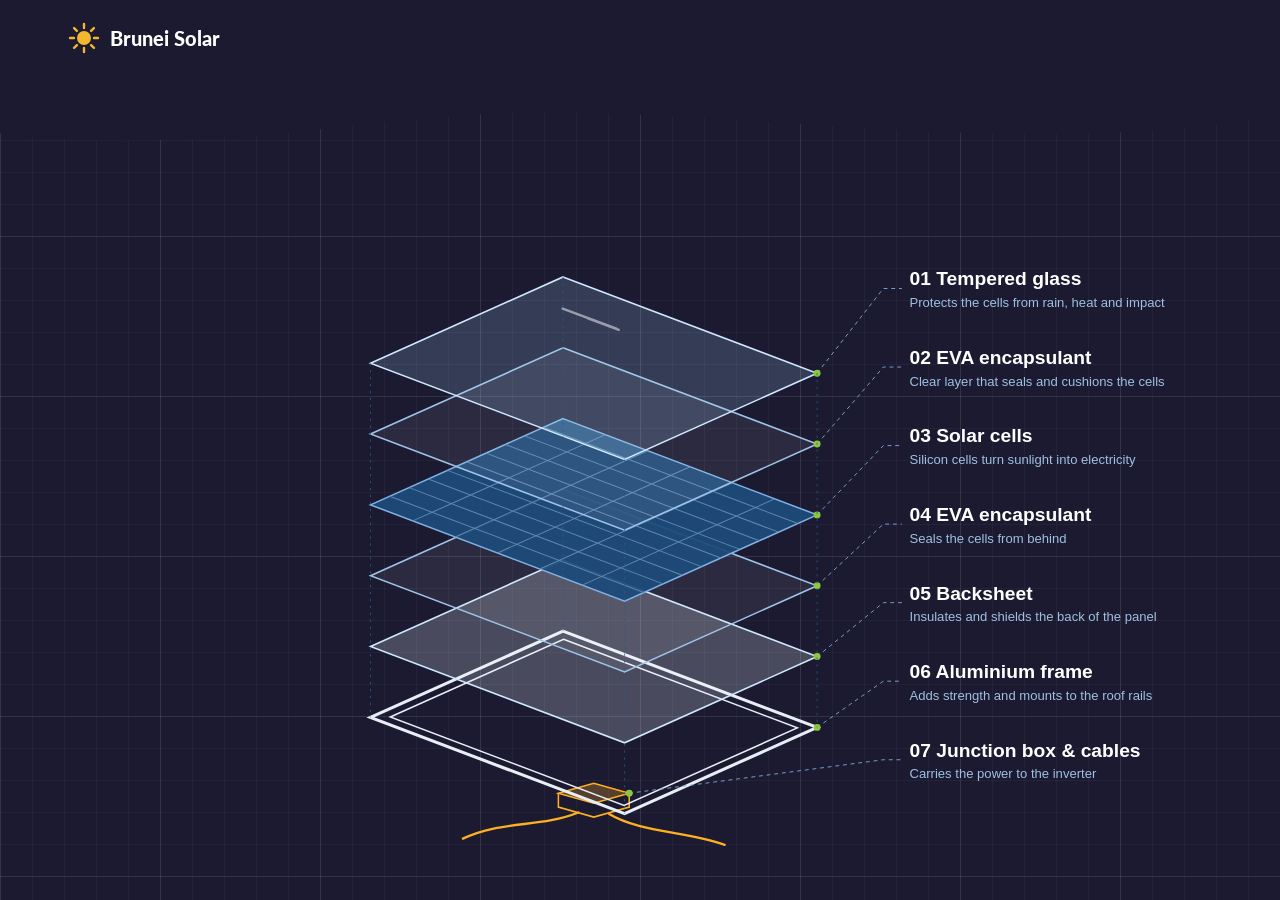
==== index.html @ b1deaea3 "Call-to-action: neutral contained box instead of green band Co-Authored-By: Claude Opus 5.5 <noreply" ====
<!doctype html>
<html lang="en">
<head>
  <meta charset="utf-8">
  <meta name="viewport" content="width=device-width, initial-scale=1">
  <link rel="icon" href="favicon.svg" type="image/svg+xml">
  <title>Brunei Solar — Your trusted local solar installer in Brunei</title>
  <meta name="description" content="Rooftop solar and battery systems for homes, businesses, institutions and remote sites across Brunei Darussalam.">
  <link rel="preconnect" href="https://fonts.googleapis.com">
  <link rel="preconnect" href="https://fonts.gstatic.com" crossorigin>
  <link href="https://fonts.googleapis.com/css2?family=Lato:wght@300;400;700;900&display=swap" rel="stylesheet">
  <link rel="stylesheet" href="assets/style.css?v=15">
</head>
<body class="home">

<header class="site-header">
  <div class="wrap bar">
    <a href="index.html" class="brand" aria-label="Brunei Solar home">
      <svg viewBox="0 0 32 32" aria-hidden="true"><circle cx="16" cy="16" r="7" fill="#F2B72E"/><g stroke="#F2B72E" stroke-width="2.4" stroke-linecap="round"><path d="M16 2v4M16 26v4M2 16h4M26 16h4M6.1 6.1l2.8 2.8M23.1 23.1l2.8 2.8M6.1 25.9l2.8-2.8M23.1 8.9l2.8-2.8"/></g></svg>
      <span>Brunei Solar</span>
    </a>
    <nav class="nav" id="nav">
      <a href="why.html">Why Brunei Solar</a>
      <div class="has-sub"><a href="how.html">How it works</a>
        <div class="sub"><a href="how.html">Our 5-step process</a><a href="blueprint.html">3D system blueprint</a></div></div>
      <div class="has-sub"><a href="residential.html">Residential</a>
        <div class="sub"><a href="residential.html">Home solar options</a><a href="savings.html">Savings estimator</a></div></div>
      <div class="has-sub"><a href="pilot.html">Pilot programme</a>
        <div class="sub"><a href="pilot.html">About the pilot</a><a href="dashboard.html">Pilot dashboard</a></div></div>
      <div class="has-sub cta"><a href="contact.html" class="btn btn-sm">Talk to our team</a>
        <div class="sub right"><a href="contact.html">Contact us</a><a href="contact.html#faq">FAQ</a></div></div>
    </nav>
    <button class="burger" id="burger" aria-label="Open menu" aria-expanded="false"><span></span><span></span><span></span></button>
  </div>
</header>

<main id="top">
  <h1 class="sr-only">Brunei Solar: rooftop solar and battery systems in Brunei</h1>
  <section class="slider" aria-roledescription="carousel" aria-label="Highlights" tabindex="0">
    <svg class="wave" viewBox="0 0 1440 90" preserveAspectRatio="none" aria-hidden="true"><path d="M0,0 H1440 V40 C1100,95 760,10 420,48 C240,68 100,70 0,58 Z"/></svg>
    <div class="slides">
      <div class="slide diagram" style="--img:url('/assets/exploded-panel.svg')" role="img" aria-roledescription="slide" aria-label="1 of 4: Exploded view of a solar panel: tempered glass, EVA, solar cells, EVA, backsheet, aluminium frame and junction box"></div>
      <div class="slide" style="--img:url('https://images.unsplash.com/photo-1635424709870-cdc6e64f0e20?auto=format&fit=crop&w=2400&q=80')" role="img" aria-roledescription="slide" aria-label="2 of 4: Two installers in safety harnesses fitting solar panels on a roof"></div>
      <div class="slide" style="--img:url('https://images.unsplash.com/photo-1705583855040-3c25b4a9eab9?auto=format&fit=crop&w=2400&q=80')" role="img" aria-roledescription="slide" aria-label="3 of 4: Omar Ali Saifuddien Mosque reflected in the lagoon, Bandar Seri Begawan"></div>
      <div class="slide" style="--img:url('https://images.unsplash.com/photo-1709808972516-cfcd9bc84c45?auto=format&fit=crop&w=2400&q=80')" role="img" aria-roledescription="slide" aria-label="4 of 4: Water taxi passing the stilt houses of Kampong Ayer, Brunei"></div>
    </div>
  </section>
</main>

<footer class="site-footer">
  <div class="wrap foot">
    <div>
      <a href="index.html" class="brand light"><svg viewBox="0 0 32 32" aria-hidden="true"><circle cx="16" cy="16" r="7" fill="#F2B72E"/><g stroke="#F2B72E" stroke-width="2.4" stroke-linecap="round"><path d="M16 2v4M16 26v4M2 16h4M26 16h4M6.1 6.1l2.8 2.8M23.1 23.1l2.8 2.8M6.1 25.9l2.8-2.8M23.1 8.9l2.8-2.8"/></g></svg><span>Brunei Solar</span></a>
      <p>Rooftop solar and battery systems for Brunei Darussalam.</p>
    </div>
    <div class="foot-cols">
      <div><h4>Company</h4><a href="why.html">Why Brunei Solar</a><a href="how.html">How it works</a><a href="blueprint.html">3D blueprint</a></div>
      <div><h4>Solar</h4><a href="residential.html">Residential</a><a href="savings.html">Savings</a><a href="pilot.html">Pilot programme</a><a href="dashboard.html">Pilot dashboard</a></div>
      <div><h4>Talk to us</h4><a href="contact.html">Contact us</a><a href="contact.html#faq">FAQ</a></div>
    </div>
  </div>
  <div class="wrap foot-bottom">
    <span>© <span id="yr">2026</span> Brunei Solar (working name). Company registration in progress.</span>
    <span>Savings figures and prices are estimates, not guarantees. Photos: Unsplash (Brunei scenes and international solar installations).</span>
  </div>
</footer>

<script src="assets/main.js?v=10"></script>
</body>
</html>
---- assets/style.css ----
/* ---------- tokens ---------- */
:root {
  --navy: #1B1A31;
  --navy-2: #26244A;
  --lime: #8DC63F;
  --lime-dark: #6FA52A;
  --ink: #1B1A31;
  --ink-2: #3A3950;
  --muted: #6B6A80;
  --line: #E4E4EC;
  --bg: #FFFFFF;
  --bg-alt: #F5F6F8;
  --green: #5E9B22;        /* accent used for links/text on light backgrounds */
  --green-dark: #457619;
  --sun: #F2B72E;
  --radius: 6px;
  --shadow: 0 1px 2px rgba(27,26,49,.05), 0 10px 30px rgba(27,26,49,.07);
  --head: "Lato", system-ui, sans-serif;
  --body: "Lato", system-ui, sans-serif;
}

/* ---------- base ---------- */
* { box-sizing: border-box; }
[hidden] { display: none !important; }
html { scroll-behavior: smooth; scroll-padding-top: 84px; }
body { margin: 0; font: 400 17px/1.65 var(--body); color: var(--ink-2); background: var(--bg); }
h1, h2, h3, h4 { font-family: var(--head); color: var(--ink); line-height: 1.2; margin: 0 0 .5em; }
h1 { font-size: clamp(2.2rem, 4.4vw, 3.4rem); font-weight: 900; letter-spacing: -.01em; }
h2 { font-size: clamp(1.8rem, 3vw, 2.5rem); font-weight: 900; letter-spacing: -.01em; }
h3 { font-size: 1.2rem; font-weight: 700; }
p { margin: 0 0 1em; }
a { color: var(--green); }
img { max-width: 100%; }
.wrap { max-width: 1200px; margin: 0 auto; padding-inline: 28px; }
.muted { color: var(--muted); }
.kicker { font-weight: 700; color: var(--lime-dark); font-size: .85rem; letter-spacing: .12em; text-transform: uppercase; margin-bottom: 10px; }
.kicker.light { color: var(--lime); }
.fine { font-size: .82rem; color: var(--muted); line-height: 1.55; }

/* ---------- buttons ---------- */
.btn { display: inline-flex; align-items: center; justify-content: center; gap: 8px; background: var(--lime); color: #fff; font: 700 .95rem var(--body); letter-spacing: .02em; padding: 16px 30px; border-radius: 4px; text-decoration: none; border: 2px solid var(--lime); cursor: pointer; transition: background .2s, border-color .2s, color .2s, transform .2s; }
.btn:hover { background: var(--lime-dark); border-color: var(--lime-dark); }
.btn-outline { background: transparent; color: #fff; border-color: rgba(255,255,255,.8); }
.btn-outline:hover { background: #fff; color: var(--navy); border-color: #fff; }
.btn-sm { padding: 10px 18px; font-size: .9rem; }
.btn-block { width: 100%; }

/* ---------- header ---------- */
.site-header { position: sticky; top: 0; z-index: 30; background: var(--navy); }
.bar { display: flex; align-items: center; justify-content: space-between; height: 76px; }
.brand { display: inline-flex; align-items: center; gap: 10px; font: 900 1.25rem var(--head); color: #fff; text-decoration: none; }
.brand svg { width: 32px; height: 32px; }
.nav { display: flex; align-items: center; gap: 4px; }
.nav > a, .has-sub > a:not(.btn) { color: #E7E6F2; text-decoration: none; font-weight: 700; font-size: .95rem; padding: 10px 13px; border-radius: 4px; white-space: nowrap; }
.nav > a:hover, .has-sub > a:not(.btn):hover { color: var(--lime); }
.nav a.active { color: var(--lime); }
.has-sub { position: relative; }
.has-sub > a:not(.btn)::after { content: ""; display: inline-block; width: 6px; height: 6px; border-right: 2px solid currentColor; border-bottom: 2px solid currentColor; transform: rotate(45deg); margin: 0 0 3px 8px; opacity: .7; }
.has-sub.cta { margin-left: 10px; }
.has-sub.cta .btn::after { content: ""; display: inline-block; width: 6px; height: 6px; border-right: 2px solid #fff; border-bottom: 2px solid #fff; transform: rotate(45deg); margin: 0 0 3px 2px; }
.sub { position: absolute; top: 100%; left: 0; min-width: 210px; background: #fff; border-radius: 6px; box-shadow: 0 16px 40px rgba(27,26,49,.22); padding: 8px; opacity: 0; visibility: hidden; transform: translateY(8px); transition: opacity .18s, transform .18s, visibility .18s; }
.sub.right { left: auto; right: 0; }
.has-sub:hover .sub, .has-sub:focus-within .sub { opacity: 1; visibility: visible; transform: translateY(4px); }
.sub a { display: block; color: var(--ink); text-decoration: none; font-weight: 700; font-size: .92rem; padding: 10px 12px; border-radius: 4px; }
.sub a:hover { background: var(--bg-alt); color: var(--lime-dark); }
.burger { display: none; background: none; border: 0; padding: 8px; cursor: pointer; }
.burger span { display: block; width: 24px; height: 2px; background: #fff; margin: 5px 0; border-radius: 2px; }

/* ---------- hero ---------- */
.hero { position: relative; min-height: min(78vh, 720px); display: flex; align-items: center; color: #fff; background: linear-gradient(90deg, rgba(27,26,49,.82) 0%, rgba(27,26,49,.55) 45%, rgba(27,26,49,.15) 100%), var(--hero-img) 75% 30% / cover, var(--navy); padding: 140px 0 110px; }
.hero .wave { position: absolute; top: -1px; left: 0; width: 100%; height: 90px; fill: var(--navy); }
.hero-inner { position: relative; max-width: 1200px; }
.hero h1 { color: #fff; max-width: 680px; }
.lede { font-size: 1.2rem; font-weight: 300; max-width: 600px; color: #EDEDF5; }
.lede strong { font-weight: 700; color: #fff; }
.cta-row { display: flex; gap: 14px; flex-wrap: wrap; margin-top: 34px; }

/* ---------- services (line icons) ---------- */
.services { padding: 80px 0 40px; }
.svc-grid { display: grid; grid-template-columns: repeat(4, 1fr); gap: 28px; }
.svc { text-align: center; text-decoration: none; padding: 20px 14px; border-radius: 8px; transition: background .2s, transform .2s; }
.svc:hover { background: var(--bg-alt); transform: translateY(-3px); }
.svc svg { width: 72px; height: 72px; fill: none; stroke: var(--ink); stroke-width: 2; stroke-linejoin: round; stroke-linecap: round; margin-bottom: 14px; }
.svc h3 { color: var(--lime-dark); font-size: 1.3rem; font-weight: 900; }
.svc p { color: var(--muted); font-size: .98rem; margin: 0; }

/* ---------- services: auto-moving photo strip ---------- */
.reel { background: #070B1A; padding: 64px 0 72px; overflow: hidden; }
.reel-track { display: flex; width: max-content; animation: reel 48s linear infinite; }
.reel:hover .reel-track, .reel:focus-within .reel-track { animation-play-state: paused; }
@keyframes reel { from { transform: translateX(-50%); } to { transform: translateX(0); } }
.reel-item { position: relative; flex: none; width: clamp(240px, 26vw, 360px); height: clamp(320px, 34vw, 460px); overflow: hidden; text-decoration: none; border-right: 2px solid #070B1A; }
.reel-item img { width: 100%; height: 100%; object-fit: cover; display: block; filter: saturate(.85); transition: transform .6s, filter .4s; }
.reel-item::after { content: ""; position: absolute; inset: 0; background: linear-gradient(to top, rgba(7,11,26,.85) 0%, rgba(7,11,26,.15) 45%, rgba(7,11,26,.05) 100%); }
.reel-item:hover img { transform: scale(1.06); filter: saturate(1.05); }
.reel-label { position: absolute; left: 22px; right: 22px; bottom: 22px; z-index: 1; color: #fff; }
.reel-label b { display: block; font-size: 1.15rem; font-weight: 900; letter-spacing: .04em; text-transform: uppercase; }
.reel-label em { display: block; font-style: normal; font-size: .9rem; color: #C9C8DA; max-height: 0; opacity: 0; overflow: hidden; transition: max-height .35s, opacity .35s, margin .35s; }
.reel-item:hover .reel-label em, .reel-item:focus .reel-label em { max-height: 60px; opacity: 1; margin-top: 6px; }
@media (prefers-reduced-motion: reduce) { .reel-track { animation-duration: 160s; } }

/* ---------- sections ---------- */
.section { padding: 96px 0; }
.section.alt { background: var(--bg-alt); }
.section-head { max-width: 720px; margin-bottom: 48px; }
.section-head.center { text-align: center; margin-inline: auto; }
.section-head p:not(.kicker) { color: var(--muted); font-size: 1.08rem; }

/* why */
.why-grid { display: grid; grid-template-columns: 1fr 1.1fr; gap: 64px; align-items: start; }
.lead2 { font-size: 1.12rem; color: var(--muted); }
.why-fig { margin: 16px 0 0; }
.why-photo { width: 100%; aspect-ratio: 4 / 3; object-fit: cover; border-radius: 8px; display: block; }
.why-fig figcaption { font-size: .82rem; color: var(--muted); margin-top: 8px; }
.reasons { list-style: none; margin: 0; padding: 0; display: grid; grid-template-columns: 1fr 1fr; gap: 28px 32px; }
.reasons li { display: flex; gap: 16px; align-items: flex-start; }
.reasons svg { width: 44px; height: 44px; flex: none; fill: none; stroke: var(--lime-dark); stroke-width: 1.6; stroke-linecap: round; stroke-linejoin: round; padding: 9px; background: #EEF6E3; border-radius: 50%; }
.reasons h3 { font-size: 1.08rem; margin-bottom: 4px; }
.reasons p { font-size: .95rem; color: var(--muted); margin: 0; }

/* stats band */
.band { background: linear-gradient(rgba(27,26,49,.86), rgba(27,26,49,.86)), var(--band-img, none) center / cover, var(--navy); color: #D9D8EA; padding: 64px 0; }
.stats { display: grid; grid-template-columns: repeat(4, 1fr); gap: 32px; }
.stats strong { display: block; font: 900 2.2rem var(--head); color: var(--lime); margin-bottom: 4px; }
.stats span { font-size: .95rem; line-height: 1.5; }

/* steps */
.steps { list-style: none; margin: 0 0 56px; padding: 0; display: grid; grid-template-columns: repeat(5, 1fr); gap: 22px; }
.steps li { background: #fff; border-radius: 8px; padding: 26px 22px; box-shadow: var(--shadow); position: relative; }
.steps span { display: grid; place-items: center; width: 44px; height: 44px; border-radius: 50%; background: var(--lime); color: #fff; font: 900 1.1rem var(--head); margin-bottom: 16px; }
.steps h3 { font-size: 1.08rem; }
.steps p { font-size: .95rem; color: var(--muted); margin: 0; }

/* blueprint feature */
.bp-feature { display: grid; grid-template-columns: 1fr 1fr; background: #0B2A4A; border-radius: 10px; overflow: hidden; color: #DCE9F7; }
.bp-text { padding: 48px; }
.bp-text h3 { color: #fff; font-size: 1.8rem; font-weight: 900; }
.bp-text p:not(.kicker) { color: #C9DDF2; }
.bp-visual { position: relative; display: block; background: linear-gradient(rgba(127,169,209,.12) 1px, transparent 1px) 0 0 / 24px 24px, linear-gradient(90deg, rgba(127,169,209,.12) 1px, transparent 1px) 0 0 / 24px 24px, #0E3459; }
.bp-visual svg { width: 100%; height: 100%; display: block; padding: 24px; }
.bp-visual .flow { animation: dash 1s linear infinite; }
@keyframes dash { to { stroke-dashoffset: -22; } }
.bp-visual .play { position: absolute; right: 20px; bottom: 20px; background: var(--lime); color: #fff; font-weight: 700; font-size: .9rem; padding: 8px 14px; border-radius: 4px; }
.bp-visual:hover .play { background: var(--lime-dark); }

/* residential */
.options { display: grid; grid-template-columns: repeat(3, 1fr); gap: 24px; align-items: stretch; }
.option { position: relative; background: #fff; border: 1px solid var(--line); border-radius: 10px; overflow: hidden; display: flex; flex-direction: column; transition: transform .2s, box-shadow .2s; }
.option:hover { transform: translateY(-4px); box-shadow: var(--shadow); }
.option.featured { border: 2px solid var(--lime); box-shadow: var(--shadow); }
.option > *:not(.opt-img):not(.badge) { margin-inline: 26px; }
.opt-img { width: 100%; aspect-ratio: 16 / 10; object-fit: cover; display: block; margin-bottom: 22px; }
.badge { position: absolute; top: 14px; left: 14px; background: var(--navy); color: #fff; font-size: .75rem; font-weight: 700; letter-spacing: .06em; text-transform: uppercase; padding: 5px 10px; border-radius: 4px; }
.option.featured .badge { background: var(--lime); }
.option h3 { font-size: 1.5rem; font-weight: 900; margin-bottom: 2px; }
.opt-sub { color: var(--lime-dark); font-weight: 700; font-size: .92rem; margin-bottom: 12px; }
.option > p:not(.opt-sub) { font-size: .97rem; color: var(--muted); }
.option dl { margin-top: auto !important; margin-bottom: 26px !important; border-top: 1px solid var(--line); padding-top: 14px; display: grid; gap: 2px; }
.option dt { font-size: .75rem; font-weight: 700; letter-spacing: .06em; text-transform: uppercase; color: var(--muted); margin-top: 8px; }
.option dd { margin: 0; font-size: .95rem; color: var(--ink); font-weight: 700; }
.chooser { margin-top: 48px; background: var(--navy); color: #fff; border-radius: 10px; padding: 32px 36px; }
.chooser h3 { color: #fff; font-size: 1.4rem; font-weight: 900; margin-bottom: 18px; }
.chooser-grid { display: grid; grid-template-columns: repeat(4, 1fr); gap: 14px; }
.chooser-grid div { background: var(--navy-2); border-radius: 8px; padding: 18px; display: flex; flex-direction: column; gap: 12px; justify-content: space-between; }
.chooser-grid span { font-style: italic; color: #D9D8EA; font-size: .95rem; }
.chooser-grid b { color: var(--lime); font-size: 1rem; }
.chooser-grid b::before { content: "→ "; }
.included { margin-top: 36px; }
.included h3 { font-size: 1.2rem; }
.included ul { list-style: none; padding: 0; margin: 0 0 14px; display: grid; grid-template-columns: repeat(3, 1fr); gap: 10px 24px; }
.included li { padding-left: 28px; position: relative; font-size: .97rem; }
.included li::before, .ticks li::before { content: ""; position: absolute; left: 4px; top: 8px; width: 11px; height: 6px; border-left: 2.5px solid var(--lime); border-bottom: 2.5px solid var(--lime); transform: rotate(-45deg); }

/* ---------- calculator ---------- */
.calc-grid { display: grid; grid-template-columns: 1.1fr 1fr; gap: 56px; align-items: start; }
.seg { display: inline-flex; background: #fff; border: 1px solid var(--line); border-radius: 6px; padding: 4px; margin: 10px 0 26px; }
.seg button { border: 0; background: none; font: 700 .95rem var(--body); color: var(--muted); padding: 9px 22px; border-radius: 4px; cursor: pointer; }
.seg button.on { background: var(--navy); color: #fff; }
.field { display: block; margin-bottom: 26px; }
.field > span { display: flex; justify-content: space-between; font-weight: 700; color: var(--ink); margin-bottom: 10px; }
.field b { color: var(--lime-dark); }
input[type=range] { width: 100%; accent-color: var(--lime-dark); }
.money { display: flex; align-items: center; border: 1px solid var(--line); border-radius: 6px; background: #fff; max-width: 200px; }
.money em { font-style: normal; padding: 0 10px 0 14px; color: var(--muted); }
.money input { border: 0; padding: 12px 12px 12px 0; font: 400 1rem var(--body); width: 100%; background: none; outline: none; }
.result { background: #fff; border: 1px solid var(--line); border-radius: 10px; padding: 30px; box-shadow: var(--shadow); }
.r-row { display: flex; justify-content: space-between; padding: 11px 0; border-bottom: 1px solid var(--line); font-size: .97rem; }
.r-row strong { color: var(--ink); }
.r-big { background: var(--navy); border-radius: 8px; padding: 18px 20px; margin: 14px 0; display: grid; grid-template-columns: 1fr auto; align-items: baseline; }
.r-big span { font-weight: 700; color: #D9D8EA; }
.r-big strong { font: 900 1.9rem var(--head); color: var(--lime); text-align: right; }
.r-big em { grid-column: 1 / -1; font-style: normal; font-size: .9rem; color: #C9C8DA; text-align: right; }
.result .btn { margin-top: 22px; }

/* ---------- pilot ---------- */
.pilot { background: linear-gradient(90deg, rgba(27,26,49,.9) 0%, rgba(27,26,49,.72) 50%, rgba(27,26,49,.35) 100%), var(--pilot-img) center / cover, var(--navy); color: #D9D8EA; }
.pilot h2 { color: #fff; }
.pilot-grid { display: grid; grid-template-columns: 1.15fr 1fr; gap: 56px; align-items: center; }
.ticks { list-style: none; padding: 0; margin: 0 0 30px; }
.ticks li { padding: 5px 0 5px 28px; position: relative; color: #fff; }
.pilot-slots { display: grid; grid-template-columns: 1fr 1fr; gap: 14px; }
.pilot-slots div { background: rgba(255,255,255,.06); border: 1px solid rgba(255,255,255,.14); border-radius: 8px; padding: 22px; }
.pilot-slots strong { display: block; font: 900 2.4rem var(--head); color: var(--lime); line-height: 1; margin-bottom: 6px; }
.dash-card { display: flex; align-items: center; gap: 16px; margin-top: 14px; background: #fff; border-radius: 8px; padding: 18px 20px; text-decoration: none; transition: transform .2s; }
.dash-card:hover { transform: translateY(-2px); }
.dash-card svg { width: 56px; height: 40px; flex: none; fill: none; stroke-width: 2; }
.dash-card strong { display: block; color: var(--ink); font-size: 1.1rem; }
.dash-card span { color: var(--muted); font-size: .92rem; }

/* ---------- contact + faq ---------- */
.contact-grid { display: grid; grid-template-columns: 1fr 1.6fr; gap: 40px; align-items: start; }
.contact-info { display: grid; gap: 14px; }
.contact-photo { width: 100%; aspect-ratio: 16 / 9; object-fit: cover; border-radius: 8px; display: block; }
.contact-info div { background: #fff; border-left: 4px solid var(--lime); border-radius: 6px; padding: 16px 20px; box-shadow: var(--shadow); }
.contact-info h3 { font-size: .8rem; letter-spacing: .08em; text-transform: uppercase; color: var(--muted); margin-bottom: 4px; }
.contact-info p { margin: 0; color: var(--ink); font-weight: 700; }
.form { background: #fff; border-radius: 10px; padding: 32px; box-shadow: var(--shadow); }
.form label { display: block; font-weight: 700; font-size: .9rem; color: var(--ink); margin-bottom: 16px; }
.form input, .form select, .form textarea { display: block; width: 100%; margin-top: 6px; padding: 13px 14px; border: 1px solid var(--line); border-radius: 4px; font: 400 1rem var(--body); color: var(--ink); background: var(--bg-alt); }
.form input:focus, .form select:focus, .form textarea:focus { outline: 2px solid var(--lime); border-color: transparent; }
.form .invalid { border-color: #C0392B; }
.row2 { display: grid; grid-template-columns: 1fr 1fr; gap: 16px; }
.form-note { margin: 14px 0 0; padding: 12px 14px; border-radius: 6px; background: #EEF6E3; color: var(--green-dark); font-size: .93rem; }
.faq { max-width: 860px; margin: 72px auto 0; }
.faq h3 { font-size: 1.6rem; font-weight: 900; text-align: center; margin-bottom: 20px; }
.faq details { background: #fff; border-radius: 6px; margin-bottom: 10px; box-shadow: 0 1px 2px rgba(27,26,49,.05); }
.faq summary { cursor: pointer; list-style: none; font-weight: 700; color: var(--ink); padding: 18px 54px 18px 22px; position: relative; }
.faq summary::-webkit-details-marker { display: none; }
.faq summary::after { content: "+"; position: absolute; right: 22px; top: 11px; font-size: 1.6rem; font-weight: 400; color: var(--lime-dark); }
.faq details[open] summary::after { content: "–"; }
.faq details p { color: var(--muted); padding: 0 22px 18px; margin: 0; }

/* ---------- footer ---------- */
.site-footer { background: var(--navy); color: #A9A8BE; padding: 64px 0 28px; font-size: .93rem; }
.foot { display: flex; justify-content: space-between; gap: 40px; flex-wrap: wrap; padding-bottom: 36px; border-bottom: 1px solid rgba(255,255,255,.1); }
.foot p { margin: 12px 0 0; max-width: 280px; }
.brand.light { color: #fff; }
.foot-cols { display: flex; gap: 64px; flex-wrap: wrap; }
.foot-cols h4 { color: #fff; font-size: .85rem; letter-spacing: .08em; text-transform: uppercase; margin-bottom: 12px; }
.foot-cols a { display: block; color: #C9C8DA; text-decoration: none; padding: 3px 0; }
.foot-cols a:hover { color: var(--lime); }
.foot-bottom { display: flex; justify-content: space-between; gap: 16px; flex-wrap: wrap; padding-top: 22px; font-size: .84rem; }

/* ---------- responsive ---------- */
@media (max-width: 1150px) {
  .nav { display: none; position: absolute; top: 76px; left: 0; right: 0; flex-direction: column; align-items: stretch; gap: 0; background: var(--navy); padding: 8px 20px 22px; border-top: 1px solid rgba(255,255,255,.08); max-height: calc(100vh - 76px); overflow: auto; }
  .nav.open { display: flex; }
  .nav > a, .has-sub > a:not(.btn) { padding: 13px 0; border-bottom: 1px solid rgba(255,255,255,.08); border-radius: 0; }
  .has-sub > a:not(.btn)::after, .has-sub.cta .btn::after { display: none; }
  .sub { position: static; opacity: 1; visibility: visible; transform: none; box-shadow: none; background: transparent; padding: 0 0 6px 16px; min-width: 0; }
  .sub a { color: #C9C8DA; font-weight: 400; padding: 8px 0; }
  .sub a:hover { background: none; }
  .has-sub.cta { margin: 14px 0 0; }
  .has-sub.cta .btn { width: 100%; }
  .burger { display: block; }
  .svc-grid, .stats, .chooser-grid { grid-template-columns: repeat(2, 1fr); }
  .steps { grid-template-columns: repeat(3, 1fr); }
  .options { grid-template-columns: 1fr; max-width: 560px; margin-inline: auto; }
}
@media (max-width: 860px) {
  .wrap { padding-inline: 20px; }
  .hero { padding: 120px 0 80px; min-height: 0; }
  .hero .wave { height: 50px; }
  .why-grid, .calc-grid, .pilot-grid, .contact-grid, .bp-feature { grid-template-columns: 1fr; gap: 36px; }
  .bp-text { padding: 32px 24px; }
  .bp-visual { min-height: 220px; }
  .section { padding: 64px 0; }
  .included ul { grid-template-columns: 1fr 1fr; }
}
@media (max-width: 560px) {
  .svc-grid, .stats, .chooser-grid, .steps, .reasons, .row2, .included ul { grid-template-columns: 1fr; }
  .result, .form, .chooser { padding: 22px; }
  .cta-row .btn { width: 100%; }
}

/* ---------- front-page slider ---------- */
.slider { position: relative; overflow: hidden; background: var(--navy); color: #fff; outline: none; }
.slider .wave { position: absolute; top: -1px; left: 0; width: 100%; height: 90px; fill: var(--navy); z-index: 3; }
.slides { display: flex; transition: transform .8s cubic-bezier(.65,0,.35,1); }
.slide { flex: 0 0 100%; min-height: min(86vh, 780px); display: flex; align-items: center; padding: 150px 0; background: linear-gradient(90deg, rgba(27,26,49,.85) 0%, rgba(27,26,49,.55) 48%, rgba(27,26,49,.12) 100%), var(--img) 72% 35% / cover; }
.slide-inner { width: 100%; }
.slide h1, .slide h2 { color: #fff; max-width: 700px; font-size: clamp(2.2rem, 4.6vw, 3.6rem); font-weight: 900; }
.slide .lede { max-width: 600px; }
.slide .kicker, .slide h1, .slide h2, .slide .lede, .slide .cta-row { opacity: 0; transform: translateX(40px); transition: opacity .6s, transform .6s; }
.slide.on .kicker, .slide.on h1, .slide.on h2, .slide.on .lede, .slide.on .cta-row { opacity: 1; transform: none; }
.slide.on h1, .slide.on h2 { transition-delay: .15s; }
.slide.on .lede { transition-delay: .3s; }
.slide.on .cta-row { transition-delay: .45s; }
.slider-ui { position: absolute; left: 0; right: 0; bottom: 36px; display: flex; align-items: center; justify-content: space-between; gap: 20px; z-index: 4; }
.count { font-weight: 300; color: #C9C8DA; letter-spacing: .08em; }
.count b { color: #fff; font-weight: 900; font-size: 1.2rem; }
.dots { display: flex; gap: 10px; }
.dots button { width: 34px; height: 4px; border: 0; padding: 0; background: rgba(255,255,255,.35); cursor: pointer; transition: background .3s, width .3s; }
.dots button.on { background: var(--lime); width: 56px; }
.arrows { display: flex; gap: 8px; }
.arrows button { width: 60px; height: 60px; border: 0; background: rgba(255,255,255,.12); cursor: pointer; display: grid; place-items: center; transition: background .2s; }
.arrows button.next { background: var(--lime); }
.arrows button:hover { background: var(--lime-dark); }
.arrows svg { width: 26px; height: 26px; fill: none; stroke: #fff; stroke-width: 2.2; stroke-linecap: round; stroke-linejoin: round; }
@media (prefers-reduced-motion: reduce) { .slides, .slide * { transition: none !important; } }

/* ---------- call-to-action band ---------- */
.cta-band { background: var(--lime); padding: 48px 0; }
.cta-band-inner { display: flex; align-items: center; justify-content: space-between; gap: 24px; flex-wrap: wrap; }
.cta-band h2 { color: #fff; font-size: clamp(1.6rem, 2.6vw, 2.1rem); margin-bottom: 4px; }
.cta-band p { color: #F3FAEA; margin: 0; }
.cta-band .btn { background: var(--navy); border-color: var(--navy); }
.cta-band .btn:hover { background: #000; border-color: #000; }

/* ---------- inner page heading ---------- */
.page-head { background: var(--navy); color: #D9D8EA; padding: 72px 0 64px; }
.page-head h1 { color: #fff; font-size: clamp(2.2rem, 4.4vw, 3.4rem); margin-bottom: 10px; }
.page-head p:not(.kicker) { max-width: 620px; font-size: 1.15rem; font-weight: 300; margin: 0; }
.page-head + .section { padding-top: 72px; }

/* ---------- why page: impact cards ---------- */
.impact { padding: 88px 0 100px; }
.impact-head { max-width: 640px; margin-bottom: 52px; }
.impact-head h1, .impact-head h2 { font-size: clamp(2.6rem, 5vw, 4rem); font-weight: 400; letter-spacing: -.035em; line-height: 1.05; }
.impact-head h2 { font-size: clamp(2.2rem, 4vw, 3.2rem); }
.impact-head p:not(.kicker) { color: var(--muted); font-size: 1.15rem; }
.impact-grid { display: grid; grid-template-columns: repeat(3, 1fr); gap: 40px; }
.impact-card { position: relative; aspect-ratio: 4 / 4.6; padding: 36px 34px; display: flex; flex-direction: column; color: #fff; overflow: hidden; background: #0A0A0F; isolation: isolate; }
.impact-card::before { content: ""; position: absolute; inset: 0; z-index: -2; background: var(--img) center / cover; filter: grayscale(1) brightness(.75); transition: transform .8s, filter .5s; }
.impact-card::after { content: ""; position: absolute; inset: 0; z-index: -1; background: linear-gradient(180deg, rgba(5,6,12,.92) 0%, rgba(5,6,12,.55) 45%, rgba(5,6,12,.88) 100%); }
.impact-card:hover::before { transform: scale(1.05); filter: grayscale(.2) brightness(.8); }
.impact-tag { display: inline-flex; align-items: center; gap: 8px; font-weight: 700; font-size: 1.05rem; color: #fff; margin-bottom: 22px; }
.impact-tag svg { width: 24px; height: 24px; fill: none; stroke: var(--lime); stroke-width: 1.8; stroke-linecap: round; stroke-linejoin: round; }
.impact-card h3 { color: #fff; font-size: clamp(1.8rem, 2.6vw, 2.5rem); font-weight: 400; letter-spacing: -.035em; line-height: 1.1; margin: 0; }
.impact-card p { margin: auto 0 0; color: #C9CAD6; font-size: .98rem; }

/* ---------- why page: wide link cards with arrow ---------- */
.person-grid { display: grid; grid-template-columns: repeat(3, 1fr); gap: 40px; }
.person-card { position: relative; display: flex; align-items: flex-end; justify-content: space-between; gap: 16px; aspect-ratio: 527 / 283; padding: 32px 38px; text-decoration: none; color: #fff; overflow: hidden; background: #0A0A0F; isolation: isolate; }
.person-card::before { content: ""; position: absolute; inset: 0; z-index: -2; background: var(--img) center / cover; filter: grayscale(1) brightness(.6); transition: transform .8s, filter .5s; }
.person-card::after { content: ""; position: absolute; inset: 0; z-index: -1; background: linear-gradient(0deg, rgba(5,6,12,.75), rgba(5,6,12,.15)); }
.person-card:hover::before { transform: scale(1.05); filter: grayscale(.3) brightness(.65); }
.person-card span { font-size: 1.05rem; line-height: 1.5; color: #E6E6EE; }
.person-card b { display: block; font-size: 1.2rem; color: #fff; }
.person-card .arrow { flex: none; width: 64px; height: 64px; background: var(--lime); display: grid; place-items: center; transition: background .2s, transform .2s; }
.person-card:hover .arrow { background: var(--lime-dark); transform: translateX(4px); }
.person-card .arrow svg { width: 24px; height: 24px; fill: none; stroke: #fff; stroke-width: 2; stroke-linecap: round; stroke-linejoin: round; }

/* pilot page: the dark pilot section acts as the page hero */
.pilot-page .pilot { padding-top: 110px; }

@media (max-width: 1150px) {
  .impact-grid, .person-grid { grid-template-columns: 1fr 1fr; gap: 24px; }
}
@media (max-width: 860px) {
  .slide { min-height: 0; padding: 110px 0 150px; }
  .slider .wave { height: 50px; }
  .arrows button { width: 50px; height: 50px; }
  .count { display: none; }
  .impact { padding: 56px 0 64px; }
}
@media (max-width: 560px) {
  .impact-grid, .person-grid { grid-template-columns: 1fr; }
  .impact-card { aspect-ratio: auto; min-height: 340px; }
  .slide .cta-row .btn { width: 100%; }
  .dots button { width: 22px; }
  .dots button.on { width: 36px; }
}

/* ---------- home: full-screen slider only ---------- */
body.home { overflow: hidden; }
body.home .site-footer { display: none; }
body.home .slider { height: calc(100vh - 76px); height: calc(100svh - 76px); cursor: pointer; }
body.home .slides, body.home .slide { height: 100%; }
body.home .slide { min-height: 0; padding: 0; }
body.home .slide h1, body.home .slide h2 { font-size: clamp(2.6rem, 6vw, 5rem); max-width: 900px; margin: 0; }
body.home .slide .kicker { font-size: .95rem; margin-bottom: 16px; }

/* home slides are pure pictures */
.sr-only { position: absolute; width: 1px; height: 1px; overflow: hidden; clip: rect(0 0 0 0); white-space: nowrap; }
body.home .slide { background: linear-gradient(0deg, rgba(10,10,25,.45) 0%, rgba(10,10,25,0) 22%), var(--img) center / cover; }
body.home .slide.diagram { background: var(--img) center 60% / contain no-repeat, linear-gradient(rgba(255,255,255,.07) 1px, transparent 1px) 0 0 / 160px 160px, linear-gradient(90deg, rgba(255,255,255,.07) 1px, transparent 1px) 0 0 / 160px 160px, linear-gradient(rgba(255,255,255,.035) 1px, transparent 1px) 0 0 / 32px 32px, linear-gradient(90deg, rgba(255,255,255,.035) 1px, transparent 1px) 0 0 / 32px 32px, var(--navy); background-origin: content-box, border-box, border-box, border-box, border-box; padding: 70px 24px 16px; }

/* home: only the logo at first; the menu animates in after the first click */
body.home .nav > *, body.home .burger { opacity: 0; transform: translateY(-14px); pointer-events: none; transition: opacity .45s ease, transform .45s ease; }
body.home.menu-open .nav > *, body.home.menu-open .burger { opacity: 1; transform: none; pointer-events: auto; }
body.home.menu-open .nav > *:nth-child(1) { transition-delay: .05s; }
body.home.menu-open .nav > *:nth-child(2) { transition-delay: .12s; }
body.home.menu-open .nav > *:nth-child(3) { transition-delay: .19s; }
body.home.menu-open .nav > *:nth-child(4) { transition-delay: .26s; }
body.home.menu-open .nav > *:nth-child(5) { transition-delay: .33s; }
body.home.menu-open .nav > *:nth-child(6) { transition-delay: .42s; }
body.home .brand { cursor: pointer; }
body.home:not(.menu-open) .brand svg { animation: sunPulse 2.4s ease-in-out infinite; }
@keyframes sunPulse { 0%, 100% { transform: scale(1) rotate(0); } 50% { transform: scale(1.12) rotate(20deg); } }
@media (max-width: 1150px) {
  /* on phones the burger button is what animates in; the menu itself opens from it as usual */
  body.home .nav > * { opacity: 1; transform: none; pointer-events: auto; }
}
@media (prefers-reduced-motion: reduce) { body.home .brand svg { animation: none !important; } }

/* home: header, wave and slides share one dark background */
body.home, body.home .site-header, body.home .slider { background-color: var(--navy); }

/* call-to-action as a contained box (no green band) */
.cta-band { background: transparent; padding: 0 0 88px; }
.cta-band-inner { background: var(--bg-alt); border: 1px solid var(--line); border-radius: 8px; padding: 40px 44px; }
.cta-band h2 { color: var(--ink); }
.cta-band p { color: var(--muted); }
.cta-band .btn { background: var(--navy); border-color: var(--navy); color: #fff; }
.cta-band .btn:hover { background: #000; border-color: #000; }
@media (max-width: 560px) { .cta-band-inner { padding: 28px 22px; } .cta-band .btn { width: 100%; } }
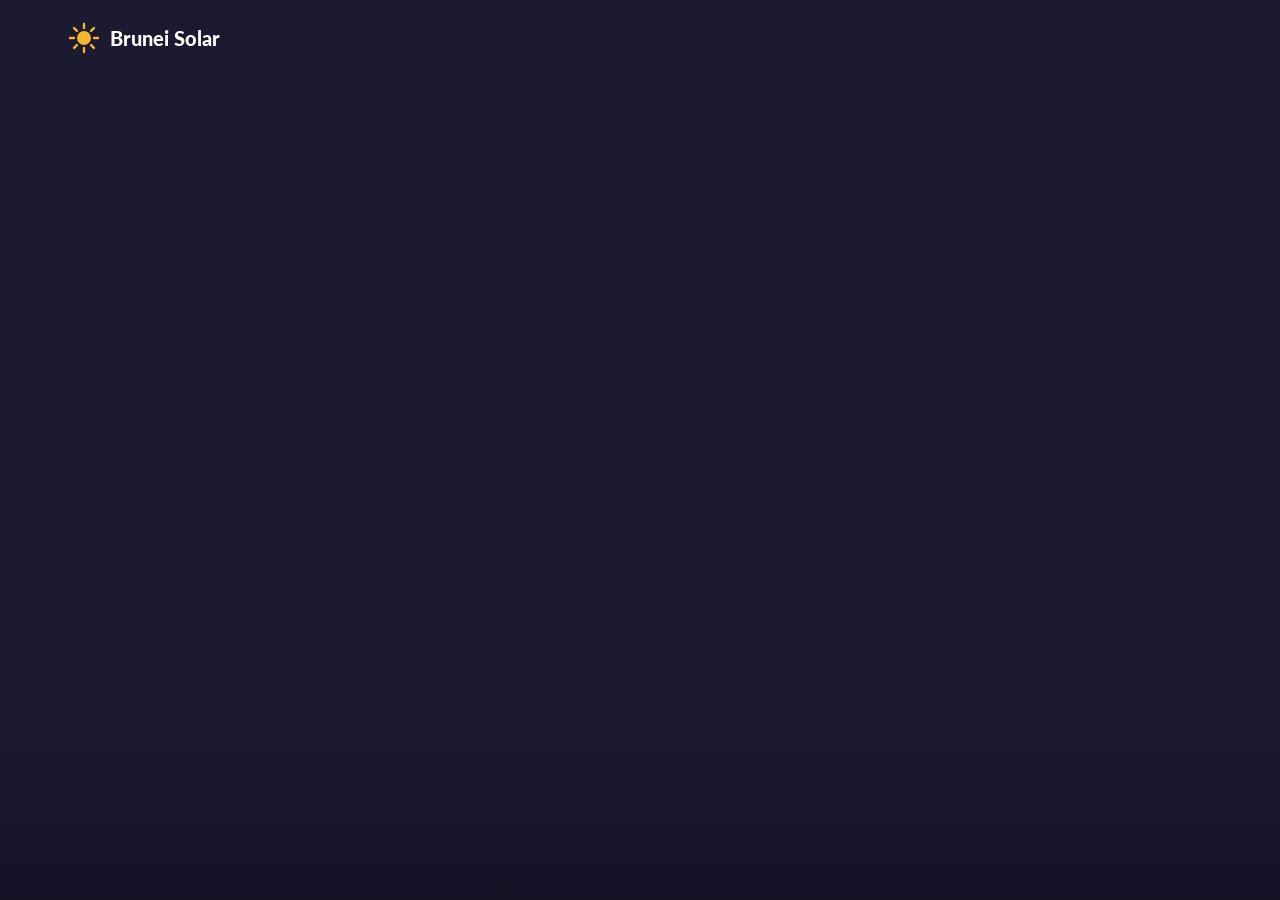
==== commit 9a29f50d: "Home: Omar Ali Saifuddien Mosque as the first slide Co-Authored-By: Claude Opus 5.5 <noreply@anthrop" ====
--- a/index.html
+++ b/index.html
@@ -9,7 +9,7 @@
   <link rel="preconnect" href="https://fonts.googleapis.com">
   <link rel="preconnect" href="https://fonts.gstatic.com" crossorigin>
   <link href="https://fonts.googleapis.com/css2?family=Lato:wght@300;400;700;900&display=swap" rel="stylesheet">
-  <link rel="stylesheet" href="assets/style.css?v=15">
+  <link rel="stylesheet" href="assets/style.css?v=26">
 </head>
 <body class="home">
 
@@ -39,9 +39,9 @@
   <section class="slider" aria-roledescription="carousel" aria-label="Highlights" tabindex="0">
     <svg class="wave" viewBox="0 0 1440 90" preserveAspectRatio="none" aria-hidden="true"><path d="M0,0 H1440 V40 C1100,95 760,10 420,48 C240,68 100,70 0,58 Z"/></svg>
     <div class="slides">
-      <div class="slide diagram" style="--img:url('/assets/exploded-panel.svg')" role="img" aria-roledescription="slide" aria-label="1 of 4: Exploded view of a solar panel: tempered glass, EVA, solar cells, EVA, backsheet, aluminium frame and junction box"></div>
-      <div class="slide" style="--img:url('https://images.unsplash.com/photo-1635424709870-cdc6e64f0e20?auto=format&fit=crop&w=2400&q=80')" role="img" aria-roledescription="slide" aria-label="2 of 4: Two installers in safety harnesses fitting solar panels on a roof"></div>
-      <div class="slide" style="--img:url('https://images.unsplash.com/photo-1705583855040-3c25b4a9eab9?auto=format&fit=crop&w=2400&q=80')" role="img" aria-roledescription="slide" aria-label="3 of 4: Omar Ali Saifuddien Mosque reflected in the lagoon, Bandar Seri Begawan"></div>
+      <div class="slide" style="--img:url('https://images.unsplash.com/photo-1705583855040-3c25b4a9eab9?auto=format&fit=crop&w=2400&q=80')" role="img" aria-roledescription="slide" aria-label="1 of 4: Omar Ali Saifuddien Mosque reflected in the lagoon, Bandar Seri Begawan"></div>
+      <div class="slide diagram" style="--img:url('/assets/exploded-panel.svg')" role="img" aria-roledescription="slide" aria-label="2 of 4: Exploded view of a solar panel: tempered glass, EVA, solar cells, EVA, backsheet, aluminium frame and junction box"></div>
+      <div class="slide" style="--img:url('https://images.unsplash.com/photo-1635424709870-cdc6e64f0e20?auto=format&fit=crop&w=2400&q=80')" role="img" aria-roledescription="slide" aria-label="3 of 4: Two installers in safety harnesses fitting solar panels on a roof"></div>
       <div class="slide" style="--img:url('https://images.unsplash.com/photo-1709808972516-cfcd9bc84c45?auto=format&fit=crop&w=2400&q=80')" role="img" aria-roledescription="slide" aria-label="4 of 4: Water taxi passing the stilt houses of Kampong Ayer, Brunei"></div>
     </div>
   </section>
--- a/assets/style.css
+++ b/assets/style.css
@@ -405,3 +405,217 @@
 .cta-band .btn { background: var(--navy); border-color: var(--navy); color: #fff; }
 .cta-band .btn:hover { background: #000; border-color: #000; }
 @media (max-width: 560px) { .cta-band-inner { padding: 28px 22px; } .cta-band .btn { width: 100%; } }
+
+/* ---------- why page: fact diagrams ---------- */
+.facts { display: grid; grid-template-columns: repeat(4, 1fr); gap: 28px; }
+.fact { margin: 0; }
+.fact svg { width: 100%; height: auto; display: block; margin-bottom: 14px; overflow: visible; }
+.fact text { font: 400 11px var(--body); fill: #A9A8BE; }
+.fact text.big { font: 900 22px var(--head); fill: #fff; }
+.fact text.mo { font-size: 9px; fill: #8A89A3; }
+.fact figcaption { font-size: .95rem; line-height: 1.5; color: #D9D8EA; }
+.fact figcaption strong { display: block; font: 900 1.7rem var(--head); color: var(--lime); margin-bottom: 4px; }
+.fact .pv rect { fill: rgba(42,106,168,.55); stroke: #CFE8FF; stroke-width: 1.5; }
+.fact .pv path { stroke: #7FB2E5; stroke-width: 1; fill: none; }
+.fact .arrow-line, .fact .arrow-head { stroke: var(--lime); stroke-width: 2; fill: none; stroke-linecap: round; stroke-linejoin: round; }
+.fact .axis, .fact .tick { stroke: rgba(255,255,255,.25); stroke-width: 1; }
+.fact .bar { fill: var(--lime); transform-box: fill-box; transform-origin: bottom; transform: scaleY(0); transition: transform .7s cubic-bezier(.2,.8,.2,1) var(--d); }
+.fact .track { fill: none; stroke: rgba(255,255,255,.12); stroke-width: 12; }
+.fact .arc { fill: none; stroke: var(--lime); stroke-width: 12; stroke-linecap: round; stroke-dasharray: 0 var(--len); transition: stroke-dasharray 1.4s cubic-bezier(.2,.8,.2,1); }
+.fact .seg { fill: rgba(255,255,255,.12); transition: fill .4s var(--d); }
+.fact .orbit, .fact .orbit-head { fill: none; stroke: #F2B72E; stroke-width: 2.5; stroke-linecap: round; stroke-linejoin: round; }
+.fact .spin { transform-origin: 130px 55px; animation: orbit 6s linear infinite; animation-play-state: paused; }
+@keyframes orbit { to { transform: rotate(360deg); } }
+.fact .track-bar { fill: rgba(255,255,255,.12); }
+.fact .fill-bar { fill: var(--lime); transform-box: fill-box; transform-origin: left; transform: scaleX(0); transition: transform 1.6s cubic-bezier(.2,.8,.2,1); }
+.fact .shield { fill: rgba(141,198,63,.18); stroke: var(--lime); stroke-width: 1.8; }
+.fact .shield-tick { fill: none; stroke: var(--lime); stroke-width: 2; stroke-linecap: round; stroke-linejoin: round; }
+.facts.in .bar { transform: scaleY(1); }
+.facts.in .arc { stroke-dasharray: var(--fill) var(--len); }
+.facts.in .seg { fill: var(--lime); }
+.facts.in .spin { animation-play-state: running; }
+.facts.in .fill-bar { transform: scaleX(1); }
+@media (prefers-reduced-motion: reduce) {
+  .fact .bar, .fact .arc, .fact .seg, .fact .fill-bar { transition: none; }
+  .fact .spin { animation: none; }
+}
+@media (max-width: 1150px) { .facts { grid-template-columns: 1fr 1fr; gap: 36px; } }
+@media (max-width: 560px) { .facts { grid-template-columns: 1fr; } }
+
+/* photo strip: pictures fill the whole strip, no dark gaps */
+.reel { padding: 0; }
+.reel-item { height: clamp(340px, 36vw, 500px); border-right-width: 1px; }
+
+/* ---------- photo strip: overlapping flip cards ---------- */
+.reel { padding: 26px 0; perspective: 1600px; }
+.reel-track { padding-left: 0; }  /* keeps the two halves equal so the loop stays seamless */
+.reel-item { border: 0; margin-left: -60px; position: relative; z-index: 1; border-radius: 10px; overflow: visible; transition: transform .35s ease, z-index 0s .35s; }
+.reel-item::after { content: none; }
+.reel-item:hover, .reel-item:focus, .reel-item.flipped { z-index: 5; transform: translateY(-10px); transition: transform .35s ease, z-index 0s; }
+.flip { position: relative; display: block; width: 100%; height: 100%; transform-style: preserve-3d; transition: transform .8s cubic-bezier(.3,.7,.2,1); }
+.reel-item:hover .flip, .reel-item:focus .flip, .reel-item.flipped .flip { transform: rotateY(180deg); }
+.face { position: absolute; inset: 0; border-radius: 10px; overflow: hidden; backface-visibility: hidden; -webkit-backface-visibility: hidden; box-shadow: -14px 0 28px rgba(0,0,0,.55); }
+.face.front img { width: 100%; height: 100%; object-fit: cover; display: block; filter: saturate(.9); }
+.face.front::after { content: ""; position: absolute; inset: 0; background: linear-gradient(to top, rgba(7,11,26,.85) 0%, rgba(7,11,26,.1) 45%, rgba(7,11,26,0) 100%); }
+.face.front .reel-label { z-index: 1; }
+.face.back { transform: rotateY(180deg); background: linear-gradient(160deg, var(--navy-2), var(--navy)); border: 1px solid rgba(141,198,63,.45); display: flex; flex-direction: column; justify-content: center; gap: 12px; padding: 32px 28px; color: #fff; }
+.face.back b { font-size: 1.35rem; font-weight: 900; letter-spacing: .03em; text-transform: uppercase; line-height: 1.2; }
+.face.back em { font-style: normal; color: #C9C8DA; font-size: 1rem; }
+.face.back .more { margin-top: 8px; color: var(--lime); font-weight: 700; font-size: .95rem; }
+.reel-item:hover img { transform: none; }
+@media (prefers-reduced-motion: reduce) { .flip { transition: none; } }
+
+/* ---------- why page: animated link cards ---------- */
+.person-card { opacity: 0; transform: translateY(40px); transition: opacity .7s ease, transform .7s cubic-bezier(.2,.8,.2,1); }
+.person-grid.in .person-card { opacity: 1; transform: none; }
+.person-grid.in .person-card:nth-child(2) { transition-delay: .15s; }
+.person-grid.in .person-card:nth-child(3) { transition-delay: .3s; }
+.person-card:hover::before { transform: scale(1.08); filter: grayscale(0) brightness(.75); }
+/* light sweep */
+.person-card > span:not(.sheen), .person-card .arrow { position: relative; z-index: 1; }
+.person-card .sheen { position: absolute; inset: 0; z-index: 0; pointer-events: none; background: linear-gradient(115deg, transparent 35%, rgba(255,255,255,.18) 50%, transparent 65%); transform: translateX(-120%); }
+.person-card:hover .sheen { transform: translateX(120%); transition: transform .9s ease; }
+/* growing underline under the title */
+.person-card b { position: relative; display: table; padding-bottom: 6px; margin-bottom: 4px; }
+.person-card b::after { content: ""; position: absolute; left: 0; bottom: 0; height: 3px; width: 0; background: var(--lime); transition: width .45s ease; }
+.person-card:hover b::after { width: 100%; }
+.person-card span { transition: transform .4s ease; }
+.person-card:hover > span:not(.sheen) { transform: translateY(-4px); }
+/* arrow leaves to the right and comes back from the left */
+.person-card .arrow { overflow: hidden; }
+.person-card:hover .arrow { transform: none; }
+.person-card:hover .arrow svg { animation: arrowLoop .7s ease forwards; }
+@keyframes arrowLoop { 0% { transform: translateX(0); } 45% { transform: translateX(46px); opacity: 0; } 46% { transform: translateX(-46px); opacity: 0; } 100% { transform: translateX(0); opacity: 1; } }
+@media (prefers-reduced-motion: reduce) {
+  .person-card { opacity: 1; transform: none; transition: none; }
+  .person-card .sheen, .person-card:hover .arrow svg { animation: none; transition: none; }
+}
+
+/* fact diagrams are driven by scroll position (main.js), so no CSS transitions */
+.fact .bar, .fact .arc, .fact .seg, .fact .fill-bar { transition: none !important; }
+.fact .spin { animation: none !important; transform-origin: 130px 55px; }
+
+/* ---------- how page: animated explainer video ---------- */
+.ex-section { padding-bottom: 24px; }
+.explainer { max-width: 980px; margin: 0 auto; }
+.ex-stage { position: relative; aspect-ratio: 16 / 9; border-radius: 12px; overflow: hidden; background: var(--navy); box-shadow: var(--shadow); }
+.ex-svg { width: 100%; height: 100%; display: block; }
+.ex-svg .scene { opacity: 0; transition: opacity .5s; }
+.ex-svg .scene.on { opacity: 1; }
+.ex-svg .pn { fill: url(#exPv); stroke: #CFE8FF; stroke-width: 1.2; opacity: 0; transform-box: fill-box; }
+.ex-stage[data-scene="s4"] .pn { animation: pnDrop .6s cubic-bezier(.3,1.4,.5,1) forwards; }
+.ex-stage[data-scene="s4"] .pn:nth-child(2) { animation-delay: .5s; }
+.ex-stage[data-scene="s4"] .pn:nth-child(3) { animation-delay: 1s; }
+.ex-stage[data-scene="s4"] .pn:nth-child(4) { animation-delay: 1.5s; }
+.ex-stage[data-scene="s5"] .pn, .ex-stage[data-scene="outro"] .pn { opacity: 1; }
+@keyframes pnDrop { from { opacity: 0; transform: translateY(-120px); } to { opacity: 1; transform: none; } }
+.ex-sun { transform-box: fill-box; transform-origin: center; }
+.ex-stage[data-scene="intro"] .ex-sun, .ex-stage[data-scene="s5"] .ex-sun { animation: sunGlow 2.4s ease-in-out infinite; }
+@keyframes sunGlow { 50% { transform: scale(1.12); } }
+.ex-win { transition: fill .6s; }
+.ex-stage[data-scene="s5"] .ex-win, .ex-stage[data-scene="outro"] .ex-win { fill: #F2B72E; }
+/* intro */
+.scene.on .ex-rays { animation: spinRays 12s linear infinite; transform-origin: 800px 110px; }
+@keyframes spinRays { to { transform: rotate(360deg); } }
+.pip { opacity: 0; transform-box: fill-box; transform-origin: center; }
+.scene.on .pip { animation: popIn .5s cubic-bezier(.3,1.5,.5,1) var(--d) forwards; }
+@keyframes popIn { from { opacity: 0; transform: translateY(16px) scale(.6); } to { opacity: 1; transform: none; } }
+/* scene 1: survey */
+.ex-mag { transform: translate(300px, 260px); }
+.scene.on .ex-mag { animation: scan 4.5s ease-in-out infinite; }
+@keyframes scan { 0% { transform: translate(300px, 260px); } 33% { transform: translate(450px, 200px); } 66% { transform: translate(600px, 270px); } 100% { transform: translate(300px, 260px); } }
+.tick { opacity: 0; }
+.scene.on .tick { animation: popIn .4s ease var(--d) forwards; }
+/* scene 2: design & quote */
+.scene.on .ex-dash { animation: march 1s linear infinite; }
+@keyframes march { to { stroke-dashoffset: -24; } }
+.ex-tag { transform: translate(300px, 70px); }
+.scene.on .ex-tag { animation: swing 2.4s ease-in-out infinite; }
+@keyframes swing { 0%, 100% { transform: translate(300px, 70px) rotate(-6deg); } 50% { transform: translate(300px, 70px) rotate(6deg); } }
+.ex-bars .b { fill: #8DC63F; transform-box: fill-box; transform-origin: bottom; transform: scaleY(0); }
+.scene.on .ex-bars .b { animation: grow .7s cubic-bezier(.2,.8,.2,1) var(--d) forwards; }
+@keyframes grow { to { transform: scaleY(1); } }
+/* scene 3: approvals */
+.ex-doc { opacity: 0; }
+.scene.on .ex-doc.d1 { animation: slideL .7s ease forwards; }
+.scene.on .ex-doc.d2 { animation: slideR .7s ease .3s forwards; }
+@keyframes slideL { from { opacity: 0; transform: translate(720px, 200px); } to { opacity: 1; transform: translate(640px, 200px); } }
+@keyframes slideR { from { opacity: 0; transform: translate(870px, 210px); } to { opacity: 1; transform: translate(790px, 210px); } }
+.ex-stamp { opacity: 0; }
+.scene.on .ex-stamp { animation: stamp 1.2s ease 1.2s forwards; }
+@keyframes stamp { 0% { opacity: 1; transform: translate(850px, 130px); } 50% { opacity: 1; transform: translate(850px, 290px); } 100% { opacity: 1; transform: translate(850px, 160px); } }
+.ex-approved { opacity: 0; }
+.scene.on .ex-approved { animation: fadeIn .3s ease 1.8s forwards; }
+@keyframes fadeIn { to { opacity: 1; } }
+/* scene 4: installation */
+.ex-spark { opacity: 0; transform: translate(560px, 235px); }
+.scene.on .ex-spark { animation: sparkle .5s ease-in-out 2.1s 4 alternate; }
+@keyframes sparkle { from { opacity: 0; } to { opacity: 1; } }
+.ex-bolt { opacity: 0; }
+.scene.on .ex-bolt { animation: fadeIn .5s ease 3.4s forwards; }
+/* scene 5: monitor & care */
+.ex-phone { opacity: 0; transform: translate(640px, 220px); }
+.scene.on .ex-phone { animation: phoneUp .7s ease forwards; }
+@keyframes phoneUp { from { opacity: 0; transform: translate(640px, 220px); } to { opacity: 1; transform: translate(640px, 150px); } }
+.ex-line { stroke-dasharray: 220; stroke-dashoffset: 220; }
+.scene.on .ex-line { animation: draw 2.2s ease .6s forwards; }
+@keyframes draw { to { stroke-dashoffset: 0; } }
+.ex-drops circle { opacity: 0; }
+.scene.on .ex-drops circle { animation: drip 1.6s ease-in var(--d) infinite; }
+@keyframes drip { 0% { opacity: 0; transform: translateY(-30px); } 30% { opacity: 1; } 100% { opacity: 0; transform: translateY(60px); } }
+/* outro */
+.ex-cta { opacity: 0; }
+.scene.on .ex-cta { animation: fadeIn .6s ease .3s forwards; }
+
+/* subtitles, step label, big play button */
+.ex-sub { position: absolute; left: 50%; bottom: 18px; transform: translateX(-50%); width: min(86%, 760px); margin: 0; text-align: center; color: #fff; font-size: clamp(.95rem, 1.9vw, 1.2rem); line-height: 1.45; background: rgba(0,0,0,.62); padding: 8px 14px; border-radius: 6px; }
+.ex-sub.pop { animation: subIn .4s ease; }
+@keyframes subIn { from { opacity: 0; transform: translate(-50%, 8px); } to { opacity: 1; transform: translateX(-50%); } }
+.ex-step { position: absolute; left: 20px; top: 16px; margin: 0; color: var(--lime); font-weight: 900; letter-spacing: .08em; text-transform: uppercase; font-size: .85rem; }
+.ex-bigplay { position: absolute; inset: 0; display: flex; flex-direction: column; align-items: center; justify-content: center; gap: 14px; border: 0; background: rgba(27,26,49,.55); color: #fff; font: 700 1.05rem var(--body); cursor: pointer; transition: opacity .3s; }
+.ex-bigplay svg { width: 84px; height: 84px; padding: 20px; border-radius: 50%; background: var(--lime); fill: #fff; transition: transform .2s; }
+.ex-bigplay:hover svg { transform: scale(1.08); }
+.explainer.started .ex-bigplay { opacity: 0; pointer-events: none; }
+.explainer.ended .ex-bigplay { opacity: 1; pointer-events: auto; }
+
+/* controls */
+.ex-controls { display: flex; align-items: center; gap: 8px; margin-top: 12px; }
+.ex-controls > button { flex: none; width: 44px; height: 44px; border: 1px solid var(--line); background: #fff; border-radius: 6px; cursor: pointer; display: grid; place-items: center; color: var(--ink); font: 900 .85rem var(--body); }
+.ex-controls > button:hover { border-color: var(--lime); }
+.ex-controls svg { width: 20px; height: 20px; fill: none; stroke: currentColor; stroke-width: 2; stroke-linecap: round; stroke-linejoin: round; }
+.ex-play svg { fill: currentColor; stroke: none; }
+.ex-play .i-pause, .explainer.playing .ex-play .i-play { display: none; }
+.explainer.playing .ex-play .i-pause { display: block; }
+.ex-mute .i-off, .explainer.muted .ex-mute .i-on { display: none; }
+.explainer.muted .ex-mute .i-off { display: block; }
+.explainer.novoice .ex-mute { opacity: .4; cursor: not-allowed; }
+.ex-chapters { flex: 1; display: grid; grid-template-columns: repeat(5, 1fr); gap: 6px; }
+.ex-chapters button { position: relative; height: 44px; border: 1px solid var(--line); background: #fff; border-radius: 6px; cursor: pointer; overflow: hidden; font: 900 .9rem var(--body); color: var(--muted); --p: 0; }
+.ex-chapters button::before { content: ""; position: absolute; inset: 0; background: rgba(141,198,63,.25); transform-origin: left; transform: scaleX(0); }
+.ex-chapters button.on::before { transform: scaleX(var(--p)); }
+.ex-chapters button.done::before { transform: scaleX(1); background: var(--lime); }
+.ex-chapters button.done { color: #fff; }
+.ex-chapters span { position: relative; }
+.ex-note { font-size: .8rem; color: var(--muted); margin: 10px 0 0; }
+@media (max-width: 560px) { .ex-prev, .ex-next { display: none !important; } .ex-step { font-size: .7rem; } }
+@media (prefers-reduced-motion: reduce) { .ex-svg * { animation-duration: .01s !important; animation-iteration-count: 1 !important; } }
+
+/* flip cards: no dark gaps above, below or between cards */
+.reel { padding: 0; }
+.reel-item, .face { border-radius: 0; }
+.reel-item:hover, .reel-item:focus, .reel-item.flipped { transform: none; }
+
+/* explainer: music on/off button */
+.ex-music .i-off, .explainer.nomusic .ex-music .i-on { display: none; }
+.explainer.nomusic .ex-music .i-off { display: block; }
+
+/* explainer: step card pops in from the side for every step */
+.ex-card { position: absolute; left: 2.2%; top: 13%; width: 27%; background: #fff; border-radius: 10px; padding: clamp(10px, 2vw, 22px); box-shadow: 0 18px 40px rgba(0,0,0,.35); opacity: 0; transform: translateX(-120%) rotate(-4deg); transition: opacity .5s ease, transform .6s cubic-bezier(.2,1.3,.4,1); pointer-events: none; }
+.ex-card.show { opacity: 1; transform: none; transition-delay: .25s; }
+.ex-card .num { display: grid; place-items: center; width: clamp(26px, 4.4vw, 46px); height: clamp(26px, 4.4vw, 46px); border-radius: 50%; background: var(--lime); color: #fff; font: 900 clamp(.8rem, 1.6vw, 1.1rem) var(--head); margin-bottom: clamp(6px, 1.2vw, 14px); }
+.ex-card h4 { color: var(--ink); font: 700 clamp(.78rem, 1.7vw, 1.1rem) var(--head); margin: 0 0 4px; }
+.ex-card p { color: var(--muted); font-size: clamp(.68rem, 1.35vw, .92rem); line-height: 1.45; margin: 0; }
+.ex-card.show .num { animation: popIn .5s cubic-bezier(.3,1.5,.5,1) .55s both; }
+@media (max-width: 560px) { .ex-card { width: 34%; top: 11%; } .ex-card p { display: none; } }
+.ex-sun { transition: opacity .5s; }
+.ex-stage[data-scene="s3"] .ex-sun { opacity: 0; }
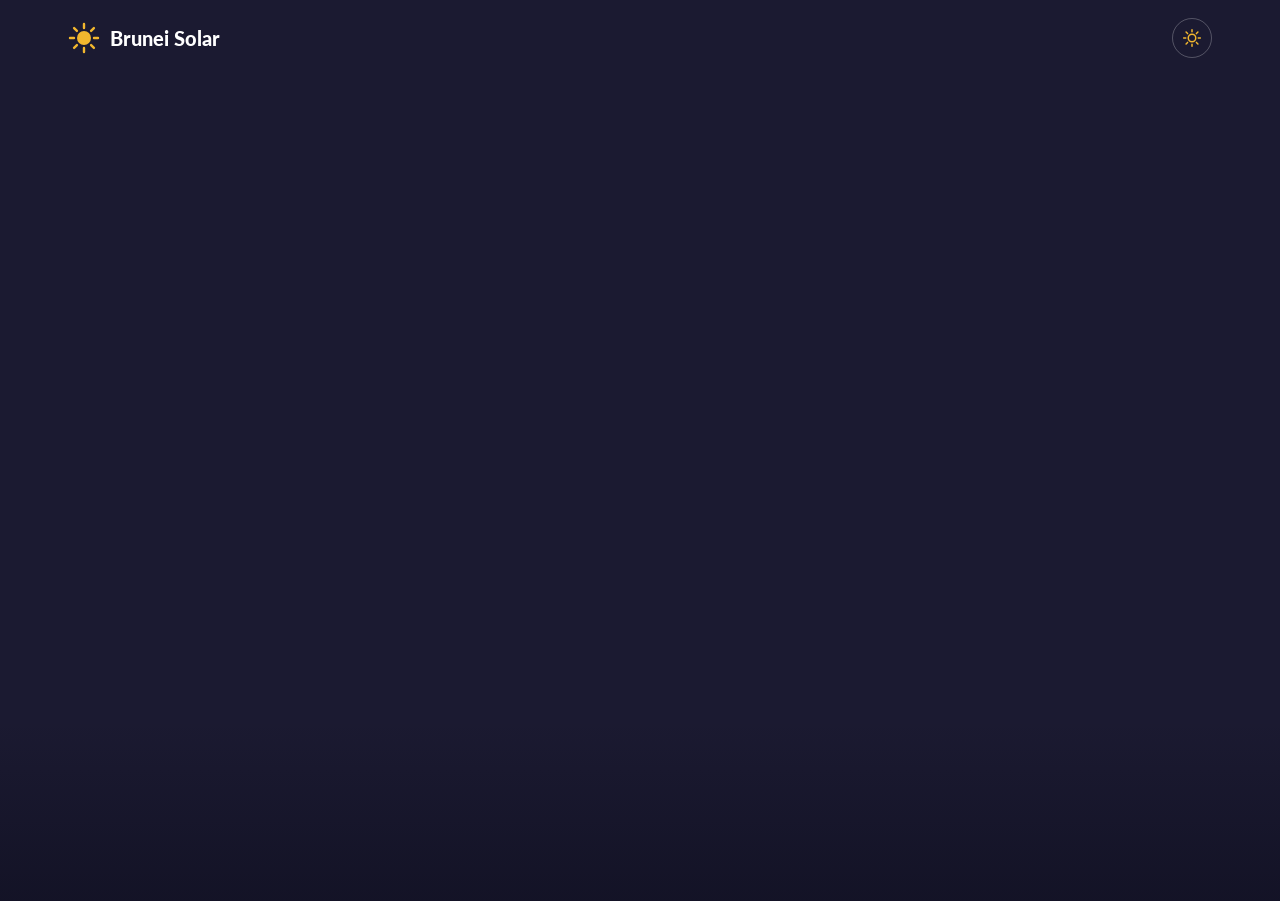
==== commit f6f00928: "Top bar: straight edge (no wave) and a white/dark mode switch remembered across pages Co-Authored-By" ====
--- a/index.html
+++ b/index.html
@@ -9,7 +9,21 @@
   <link rel="preconnect" href="https://fonts.googleapis.com">
   <link rel="preconnect" href="https://fonts.gstatic.com" crossorigin>
   <link href="https://fonts.googleapis.com/css2?family=Lato:wght@300;400;700;900&display=swap" rel="stylesheet">
-  <link rel="stylesheet" href="assets/style.css?v=26">
+  <link rel="stylesheet" href="assets/style.css?v=28">
+  <script>
+    // header colour: dark (default) or light, remembered across pages
+    (function () {
+      var root = document.documentElement;
+      try { if (localStorage.getItem('bs-header') === 'light') root.classList.add('header-light'); } catch (e) {}
+      document.addEventListener('click', function (e) {
+        var b = e.target.closest && e.target.closest('#themeToggle');
+        if (!b) return;
+        var light = root.classList.toggle('header-light');
+        b.setAttribute('aria-label', light ? 'Switch top bar to dark mode' : 'Switch top bar to white mode');
+        try { localStorage.setItem('bs-header', light ? 'light' : 'dark'); } catch (e2) {}
+      });
+    })();
+  </script>
 </head>
 <body class="home">
 
@@ -30,6 +44,7 @@
       <div class="has-sub cta"><a href="contact.html" class="btn btn-sm">Talk to our team</a>
         <div class="sub right"><a href="contact.html">Contact us</a><a href="contact.html#faq">FAQ</a></div></div>
     </nav>
+    <button class="theme-toggle" id="themeToggle" aria-label="Switch top bar to white mode" title="White / dark top bar"><svg class="i-sun" viewBox="0 0 24 24"><circle cx="12" cy="12" r="4.5"/><path d="M12 2v2.5M12 19.5V22M2 12h2.5M19.5 12H22M4.9 4.9l1.8 1.8M17.3 17.3l1.8 1.8M4.9 19.1l1.8-1.8M17.3 6.7l1.8-1.8"/></svg><svg class="i-moon" viewBox="0 0 24 24"><path d="M20 14.5A8 8 0 1 1 9.5 4a6.5 6.5 0 0 0 10.5 10.5z"/></svg></button>
     <button class="burger" id="burger" aria-label="Open menu" aria-expanded="false"><span></span><span></span><span></span></button>
   </div>
 </header>
@@ -37,7 +52,6 @@
 <main id="top">
   <h1 class="sr-only">Brunei Solar: rooftop solar and battery systems in Brunei</h1>
   <section class="slider" aria-roledescription="carousel" aria-label="Highlights" tabindex="0">
-    <svg class="wave" viewBox="0 0 1440 90" preserveAspectRatio="none" aria-hidden="true"><path d="M0,0 H1440 V40 C1100,95 760,10 420,48 C240,68 100,70 0,58 Z"/></svg>
     <div class="slides">
       <div class="slide" style="--img:url('https://images.unsplash.com/photo-1705583855040-3c25b4a9eab9?auto=format&fit=crop&w=2400&q=80')" role="img" aria-roledescription="slide" aria-label="1 of 4: Omar Ali Saifuddien Mosque reflected in the lagoon, Bandar Seri Begawan"></div>
       <div class="slide diagram" style="--img:url('/assets/exploded-panel.svg')" role="img" aria-roledescription="slide" aria-label="2 of 4: Exploded view of a solar panel: tempered glass, EVA, solar cells, EVA, backsheet, aluminium frame and junction box"></div>
--- a/assets/style.css
+++ b/assets/style.css
@@ -619,3 +619,28 @@
 @media (max-width: 560px) { .ex-card { width: 34%; top: 11%; } .ex-card p { display: none; } }
 .ex-sun { transition: opacity .5s; }
 .ex-stage[data-scene="s3"] .ex-sun { opacity: 0; }
+
+/* ---------- top bar: straight edge + white/dark mode switch ---------- */
+.wave { display: none !important; }
+.site-header { transition: background-color .35s, border-color .35s; border-bottom: 1px solid transparent; }
+.theme-toggle { width: 40px; height: 40px; margin-left: 10px; border: 1px solid rgba(255,255,255,.25); border-radius: 50%; background: transparent; color: #F2B72E; display: grid; place-items: center; cursor: pointer; transition: background .2s, border-color .2s, color .2s, transform .3s; }
+.theme-toggle:hover { transform: rotate(20deg); border-color: var(--lime); }
+.theme-toggle svg { width: 20px; height: 20px; fill: none; stroke: currentColor; stroke-width: 1.8; stroke-linecap: round; stroke-linejoin: round; }
+.theme-toggle .i-moon { display: none; }
+html.header-light .site-header { background: #fff; border-bottom-color: var(--line); box-shadow: 0 1px 12px rgba(27,26,49,.06); }
+html.header-light .brand:not(.light) { color: var(--ink); }
+html.header-light .nav > a, html.header-light .has-sub > a:not(.btn) { color: var(--ink-2); }
+html.header-light .nav > a:hover, html.header-light .has-sub > a:not(.btn):hover, html.header-light .nav a.active { color: var(--lime-dark); }
+html.header-light .burger span { background: var(--ink); }
+html.header-light .theme-toggle { border-color: var(--line); color: var(--navy); }
+html.header-light .theme-toggle .i-sun { display: none; }
+html.header-light .theme-toggle .i-moon { display: block; }
+html.header-light body.home .site-header { background: #fff; }
+@media (max-width: 1150px) {
+  .bar { gap: 6px; }
+  .theme-toggle { margin-left: auto; margin-right: 4px; }
+  html.header-light .nav { background: #fff; border-top-color: var(--line); }
+  html.header-light .nav > a, html.header-light .has-sub > a:not(.btn) { border-bottom-color: var(--line); }
+  html.header-light .sub a { color: var(--muted); }
+}
+@media (min-width: 1151px) { .bar { justify-content: flex-start; } .nav { margin-left: auto; } }
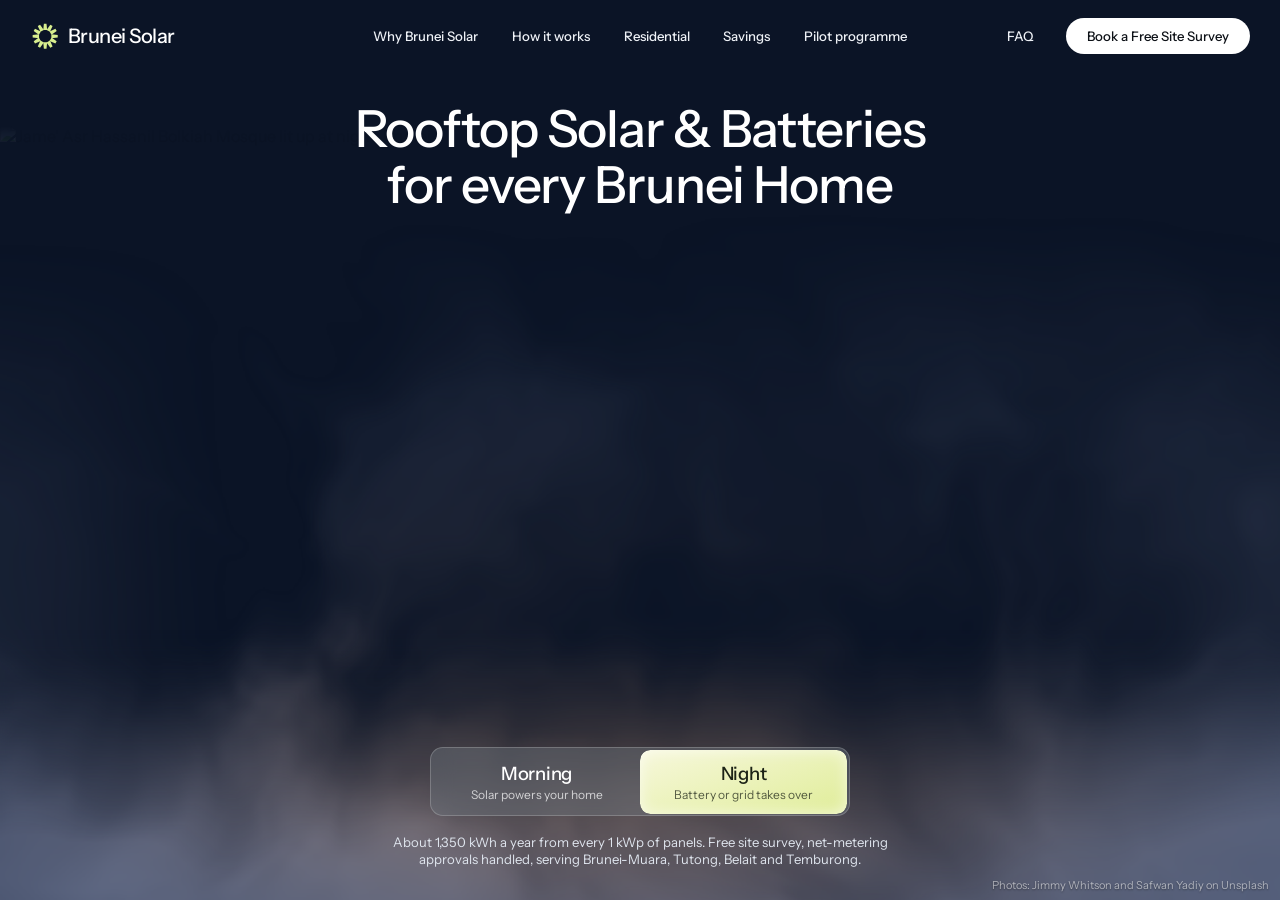
==== commit 7b0c0d42: "Update index.htmlHome: fog hero with Morning/Night toggle and Brunei mosque photos" ====
--- a/index.html
+++ b/index.html
@@ -1,84 +1,213 @@
 <!doctype html>
 <html lang="en">
 <head>
-  <meta charset="utf-8">
-  <meta name="viewport" content="width=device-width, initial-scale=1">
-  <link rel="icon" href="favicon.svg" type="image/svg+xml">
-  <title>Brunei Solar — Your trusted local solar installer in Brunei</title>
-  <meta name="description" content="Rooftop solar and battery systems for homes, businesses, institutions and remote sites across Brunei Darussalam.">
-  <link rel="preconnect" href="https://fonts.googleapis.com">
-  <link rel="preconnect" href="https://fonts.gstatic.com" crossorigin>
-  <link href="https://fonts.googleapis.com/css2?family=Lato:wght@300;400;700;900&display=swap" rel="stylesheet">
-  <link rel="stylesheet" href="assets/style.css?v=28">
-  <script>
-    // header colour: dark (default) or light, remembered across pages
-    (function () {
-      var root = document.documentElement;
-      try { if (localStorage.getItem('bs-header') === 'light') root.classList.add('header-light'); } catch (e) {}
-      document.addEventListener('click', function (e) {
-        var b = e.target.closest && e.target.closest('#themeToggle');
-        if (!b) return;
-        var light = root.classList.toggle('header-light');
-        b.setAttribute('aria-label', light ? 'Switch top bar to dark mode' : 'Switch top bar to white mode');
-        try { localStorage.setItem('bs-header', light ? 'light' : 'dark'); } catch (e2) {}
-      });
-    })();
-  </script>
+<meta charset="utf-8">
+<meta name="viewport" content="width=device-width,initial-scale=1">
+<link rel="icon" href="favicon.svg" type="image/svg+xml">
+<title>Brunei Solar: rooftop solar and battery systems in Brunei</title>
+<meta name="description" content="Rooftop solar and battery systems for Brunei Darussalam. Free site survey, net-metering approvals handled, serving all four districts.">
+<link rel="preconnect" href="https://fonts.googleapis.com">
+<link rel="preconnect" href="https://fonts.gstatic.com" crossorigin>
+<link href="https://fonts.googleapis.com/css2?family=Instrument+Sans:wght@400;500;600&display=swap" rel="stylesheet">
+<style>
+:root{
+  --u:min(calc(100vw/1600),calc(100vh/900));
+  --k:1;--k2:1;--dip:0;
+  --ink:color-mix(in srgb,#14202f calc((1 - var(--k))*100%),#fff);
+  --nav:color-mix(in srgb,#1b2736 calc((1 - var(--k))*100%),#eef1f6);
+  --soft:color-mix(in srgb,#1b2736 calc((1 - var(--k))*100%),#dfe5ee);
+}
+*{box-sizing:border-box;margin:0;padding:0}
+html,body{height:100%;background:#0b1426}
+body{font-family:"Instrument Sans",system-ui,sans-serif;-webkit-font-smoothing:antialiased;overflow:hidden}
+a{color:inherit;text-decoration:none}
+button{font:inherit;color:inherit;background:none;border:0;cursor:pointer}
+.hero{position:relative;height:100svh;min-height:520px;overflow:hidden;isolation:isolate;background:#0b1426}
+.layer,.layer img{position:absolute;inset:0;width:100%;height:100%}
+.layer img{display:block;object-fit:cover;object-position:50% 62%}
+.sky img{filter:blur(calc(18*var(--u)));transform:scale(1.12)}
+#skyN{opacity:var(--k)}
+.home{will-change:transform;transform:translate3d(0,var(--sink,0px),0)}
+.home .set{position:absolute;inset:0;visibility:hidden}
+.home .set.is-on{visibility:visible}
+.photo{position:absolute;inset:0;width:100%;height:100%;object-fit:cover;object-position:50% 50%;transform:translateY(var(--off,0%));-webkit-mask-image:linear-gradient(transparent,#000 24%);mask-image:linear-gradient(transparent,#000 24%)}
+#setM{--off:6%}#setN{--off:14%}
+#setM .photo,#skyM{object-position:50% 58%}
+.tilt{position:absolute;inset:0;pointer-events:none;-webkit-backdrop-filter:blur(calc(9*var(--u)));backdrop-filter:blur(calc(9*var(--u)));-webkit-mask-image:linear-gradient(transparent 70%,#000 92%);mask-image:linear-gradient(transparent 70%,#000 92%)}
+#fog{position:absolute;inset:0;width:100%;height:100%;pointer-events:none}
+.ui{position:absolute;inset:0;z-index:2;display:flex;flex-direction:column;align-items:center;pointer-events:none}
+.ui a,.ui button{pointer-events:auto}
+.bar{width:100%;display:flex;align-items:center;padding:calc(22*var(--u)) calc(38*var(--u)) 0;color:var(--nav)}
+.logo{display:flex;align-items:center;gap:calc(9*var(--u));font-size:calc(25*var(--u));font-weight:500;letter-spacing:-.025em;color:var(--ink);flex:1 1 0}
+.logo svg{width:calc(38*var(--u));height:calc(38*var(--u));flex:none}
+.links{display:flex;gap:calc(42*var(--u));list-style:none;font-size:calc(16.5*var(--u));font-weight:500;opacity:calc(1 - var(--dip)*.82)}
+.side{flex:1 1 0;display:flex;align-items:center;justify-content:flex-end;gap:calc(40*var(--u));font-size:calc(16.5*var(--u));font-weight:500}
+.side>a:first-child{opacity:calc(1 - var(--dip)*.82)}
+.cta{display:inline-flex;align-items:center;height:calc(46*var(--u));padding:0 calc(26*var(--u));border-radius:99px;
+  background:color-mix(in srgb,#0d1117 calc((1 - var(--k))*100%),#fff);color:color-mix(in srgb,#fff calc((1 - var(--k))*100%),#0d1117);opacity:calc(1 - var(--dip)*.62);transition:transform .25s}
+.cta:hover{transform:translateY(-1px)}
+.cta{white-space:nowrap}.cta .short{display:none}
+h1{margin-top:calc(58*var(--u));text-align:center;font-size:calc(64*var(--u));line-height:1.09;font-weight:500;letter-spacing:-.022em;color:var(--ink)}
+h1 span{display:block}
+h1 .l1,h1 .y{opacity:calc(1 - var(--dip)*.8)}
+h1 i{font-style:normal;color:color-mix(in srgb,#14202f calc((1 - var(--k2))*42%),color-mix(in srgb,#fff calc(var(--k2)*100%),#7c8794))}
+h1 .y{display:inline}
+.dock{margin-top:auto;padding-bottom:calc(40*var(--u));display:flex;flex-direction:column;align-items:center}
+.toggle{position:relative;display:grid;grid-template-columns:1fr 1fr;width:calc(524*var(--u));height:calc(86*var(--u));padding:calc(2*var(--u));border-radius:calc(16*var(--u));overflow:hidden;
+  background:rgba(120,132,140,.34);border:1px solid rgba(255,255,255,.2);-webkit-backdrop-filter:blur(calc(14*var(--u)));backdrop-filter:blur(calc(14*var(--u)))}
+.toggle button{position:relative;display:flex;flex-direction:column;align-items:center;justify-content:center;gap:calc(3*var(--u));border-radius:calc(13*var(--u));color:#fff;overflow:hidden}
+.toggle button:before{content:"";position:absolute;inset:0;border-radius:inherit;background:linear-gradient(160deg,#f7f8dc,#e2ee9f 90%);box-shadow:inset 0 0 calc(18*var(--u)) rgba(255,255,255,.65);opacity:var(--on)}
+.toggle b,.toggle small{position:relative;color:color-mix(in srgb,#1c2316 calc(var(--on)*100%),#fff)}
+.toggle b{font-size:calc(23*var(--u));font-weight:500;letter-spacing:-.012em}
+.toggle small{font-size:calc(15*var(--u));opacity:.72}
+.toggle button:focus-visible{outline:2px solid #fff;outline-offset:-4px}
+#bm{--on:calc(1 - var(--k))}#bn{--on:var(--k)}
+.cap{margin-top:calc(22*var(--u));text-align:center;font-size:calc(16.4*var(--u));line-height:1.3;color:var(--soft)}
+.credit{position:absolute;right:calc(14*var(--u));bottom:calc(10*var(--u));z-index:3;font-size:11px;color:rgba(255,255,255,.55);text-shadow:0 1px 2px rgba(0,0,0,.4)}
+@media (max-width:820px){
+  .credit{display:none}
+  :root{--u:1px}
+  .bar{padding:16px 16px 0}
+  .logo{font-size:21px}.logo svg{width:32px;height:32px}
+  .links,.side>a:first-child{display:none}
+  .cta{height:40px;padding:0 16px;font-size:14px}
+  .cta .full{display:none}.cta .short{display:inline}
+  h1{margin-top:34px;padding:0 16px;font-size:clamp(30px,9vw,56px)}
+  .layer img,.home .photo{object-position:50% 50%!important}
+  #setM{--off:8%}#setN{--off:18%}
+  #setM .photo,#skyM{object-position:50% 62%!important}
+  .dock{width:100%;padding:0 16px 24px}
+  .toggle{width:100%;max-width:440px;height:74px}
+  .toggle b{font-size:19px}.toggle small{font-size:13px}
+  .cap{font-size:14px;max-width:360px}
+  .cap br{display:none}
+}
+</style>
 </head>
-<body class="home">
-
-<header class="site-header">
-  <div class="wrap bar">
-    <a href="index.html" class="brand" aria-label="Brunei Solar home">
-      <svg viewBox="0 0 32 32" aria-hidden="true"><circle cx="16" cy="16" r="7" fill="#F2B72E"/><g stroke="#F2B72E" stroke-width="2.4" stroke-linecap="round"><path d="M16 2v4M16 26v4M2 16h4M26 16h4M6.1 6.1l2.8 2.8M23.1 23.1l2.8 2.8M6.1 25.9l2.8-2.8M23.1 8.9l2.8-2.8"/></g></svg>
-      <span>Brunei Solar</span>
-    </a>
-    <nav class="nav" id="nav">
-      <a href="why.html">Why Brunei Solar</a>
-      <div class="has-sub"><a href="how.html">How it works</a>
-        <div class="sub"><a href="how.html">Our 5-step process</a><a href="blueprint.html">3D system blueprint</a></div></div>
-      <div class="has-sub"><a href="residential.html">Residential</a>
-        <div class="sub"><a href="residential.html">Home solar options</a><a href="savings.html">Savings estimator</a></div></div>
-      <div class="has-sub"><a href="pilot.html">Pilot programme</a>
-        <div class="sub"><a href="pilot.html">About the pilot</a><a href="dashboard.html">Pilot dashboard</a></div></div>
-      <div class="has-sub cta"><a href="contact.html" class="btn btn-sm">Talk to our team</a>
-        <div class="sub right"><a href="contact.html">Contact us</a><a href="contact.html#faq">FAQ</a></div></div>
-    </nav>
-    <button class="theme-toggle" id="themeToggle" aria-label="Switch top bar to white mode" title="White / dark top bar"><svg class="i-sun" viewBox="0 0 24 24"><circle cx="12" cy="12" r="4.5"/><path d="M12 2v2.5M12 19.5V22M2 12h2.5M19.5 12H22M4.9 4.9l1.8 1.8M17.3 17.3l1.8 1.8M4.9 19.1l1.8-1.8M17.3 6.7l1.8-1.8"/></svg><svg class="i-moon" viewBox="0 0 24 24"><path d="M20 14.5A8 8 0 1 1 9.5 4a6.5 6.5 0 0 0 10.5 10.5z"/></svg></button>
-    <button class="burger" id="burger" aria-label="Open menu" aria-expanded="false"><span></span><span></span><span></span></button>
+<body>
+<main class="hero">
+  <div class="layer sky">
+    <img id="skyM" alt="" src="https://images.unsplash.com/photo-1777858344918-ee54fb902d23?auto=format&amp;fit=crop&amp;w=1200&amp;q=60">
+    <img id="skyN" alt="" src="https://images.unsplash.com/photo-1649437647110-54e7ad785230?auto=format&amp;fit=crop&amp;w=1200&amp;q=60">
   </div>
-</header>
-
-<main id="top">
-  <h1 class="sr-only">Brunei Solar: rooftop solar and battery systems in Brunei</h1>
-  <section class="slider" aria-roledescription="carousel" aria-label="Highlights" tabindex="0">
-    <div class="slides">
-      <div class="slide" style="--img:url('https://images.unsplash.com/photo-1705583855040-3c25b4a9eab9?auto=format&fit=crop&w=2400&q=80')" role="img" aria-roledescription="slide" aria-label="1 of 4: Omar Ali Saifuddien Mosque reflected in the lagoon, Bandar Seri Begawan"></div>
-      <div class="slide diagram" style="--img:url('/assets/exploded-panel.svg')" role="img" aria-roledescription="slide" aria-label="2 of 4: Exploded view of a solar panel: tempered glass, EVA, solar cells, EVA, backsheet, aluminium frame and junction box"></div>
-      <div class="slide" style="--img:url('https://images.unsplash.com/photo-1635424709870-cdc6e64f0e20?auto=format&fit=crop&w=2400&q=80')" role="img" aria-roledescription="slide" aria-label="3 of 4: Two installers in safety harnesses fitting solar panels on a roof"></div>
-      <div class="slide" style="--img:url('https://images.unsplash.com/photo-1709808972516-cfcd9bc84c45?auto=format&fit=crop&w=2400&q=80')" role="img" aria-roledescription="slide" aria-label="4 of 4: Water taxi passing the stilt houses of Kampong Ayer, Brunei"></div>
-    </div>
-  </section>
-</main>
-
-<footer class="site-footer">
-  <div class="wrap foot">
-    <div>
-      <a href="index.html" class="brand light"><svg viewBox="0 0 32 32" aria-hidden="true"><circle cx="16" cy="16" r="7" fill="#F2B72E"/><g stroke="#F2B72E" stroke-width="2.4" stroke-linecap="round"><path d="M16 2v4M16 26v4M2 16h4M26 16h4M6.1 6.1l2.8 2.8M23.1 23.1l2.8 2.8M6.1 25.9l2.8-2.8M23.1 8.9l2.8-2.8"/></g></svg><span>Brunei Solar</span></a>
-      <p>Rooftop solar and battery systems for Brunei Darussalam.</p>
-    </div>
-    <div class="foot-cols">
-      <div><h4>Company</h4><a href="why.html">Why Brunei Solar</a><a href="how.html">How it works</a><a href="blueprint.html">3D blueprint</a></div>
-      <div><h4>Solar</h4><a href="residential.html">Residential</a><a href="savings.html">Savings</a><a href="pilot.html">Pilot programme</a><a href="dashboard.html">Pilot dashboard</a></div>
-      <div><h4>Talk to us</h4><a href="contact.html">Contact us</a><a href="contact.html#faq">FAQ</a></div>
+  <div class="layer home">
+    <div class="set" id="setM"><img class="photo" alt="Jame' Asr Hassanil Bolkiah Mosque at sunrise, Brunei" src="https://images.unsplash.com/photo-1777858344918-ee54fb902d23?auto=format&amp;fit=crop&amp;w=2400&amp;q=80"></div>
+    <div class="set is-on" id="setN"><img class="photo" alt="Jame' Asr Hassanil Bolkiah Mosque lit up at night, Brunei" src="https://images.unsplash.com/photo-1649437647110-54e7ad785230?auto=format&amp;fit=crop&amp;w=2400&amp;q=80"></div>
+  </div>
+  <div class="tilt"></div>
+  <canvas id="fog" aria-hidden="true"></canvas>
+  <div class="ui">
+    <header class="bar">
+      <a class="logo" href="index.html" aria-label="Brunei Solar home">
+        <svg viewBox="0 0 40 40" aria-hidden="true"><g fill="color-mix(in srgb,#6d8f2a calc((1 - var(--k))*100%),#d8ee8e)"><circle cx="20" cy="20" r="0"/><path id="ray" d="M18.3 3.5h3.4l.9 8.4h-5.2Z"/><use href="#ray" transform="rotate(30 20 20)"/><use href="#ray" transform="rotate(60 20 20)"/><use href="#ray" transform="rotate(90 20 20)"/><use href="#ray" transform="rotate(120 20 20)"/><use href="#ray" transform="rotate(150 20 20)"/><use href="#ray" transform="rotate(180 20 20)"/><use href="#ray" transform="rotate(210 20 20)"/><use href="#ray" transform="rotate(240 20 20)"/><use href="#ray" transform="rotate(270 20 20)"/><use href="#ray" transform="rotate(300 20 20)"/><use href="#ray" transform="rotate(330 20 20)"/></g></svg>
+        Brunei Solar
+      </a>
+      <ul class="links">
+        <li><a href="why.html">Why Brunei Solar</a></li><li><a href="how.html">How it works</a></li><li><a href="residential.html">Residential</a></li><li><a href="savings.html">Savings</a></li><li><a href="pilot.html">Pilot programme</a></li>
+      </ul>
+      <div class="side"><a href="contact.html#faq">FAQ</a><a class="cta" href="contact.html"><span class="full">Book a Free Site Survey</span><span class="short">Free Survey</span></a></div>
+    </header>
+    <h1><span class="l1">Rooftop Solar &amp; Batteries</span><span><i>for every</i> <span class="y">Brunei Home</span></span></h1>
+    <div class="dock">
+      <div class="toggle" role="group" aria-label="Time of day">
+        <button id="bm" aria-pressed="false"><b>Morning</b><small>Solar powers your home</small></button>
+        <button id="bn" aria-pressed="true"><b>Night</b><small>Battery or grid takes over</small></button>
+      </div>
+      <p class="cap">About 1,350 kWh a year from every 1 kWp of panels. Free site survey, net-metering <br>approvals handled, serving Brunei-Muara, Tutong, Belait and Temburong.</p>
     </div>
   </div>
-  <div class="wrap foot-bottom">
-    <span>© <span id="yr">2026</span> Brunei Solar (working name). Company registration in progress.</span>
-    <span>Savings figures and prices are estimates, not guarantees. Photos: Unsplash (Brunei scenes and international solar installations).</span>
-  </div>
-</footer>
+  <p class="credit">Photos: Jimmy Whitson and Safwan Yadiy on Unsplash</p>
+</main>
+<script>
+const root=document.documentElement.style,$=id=>document.getElementById(id);
+const calm=matchMedia('(prefers-reduced-motion:reduce)').matches;
+const SINK=240,RISE=820,DEPTH=.27;
+const clamp=(x,a=0,b=1)=>Math.min(b,Math.max(a,x));
+const smooth=(a,b,x)=>{x=clamp((x-a)/(b-a));return x*x*(3-2*x)};
+let night=1,target=1,from=1,start=-1e9,queued=null,swapped=true,k=1,surge=0;
 
-<script src="assets/main.js?v=10"></script>
+const cv=$('fog'),gl=cv.getContext('webgl2',{alpha:true,premultipliedAlpha:true,antialias:false});
+let U={};
+if(gl){
+  const vs=`#version 300 es
+  void main(){vec2 p=vec2((gl_VertexID<<1)&2,gl_VertexID&2);gl_Position=vec4(p*2.-1.,0,1);}`;
+  const fs=`#version 300 es
+  precision highp float;
+  uniform vec2 R;uniform float T,S,K;out vec4 O;
+  float h(vec2 p){p=fract(p*vec2(123.34,456.21));p+=dot(p,p+45.32);return fract(p.x*p.y);}
+  float n(vec2 p){vec2 i=floor(p),f=fract(p);f=f*f*(3.-2.*f);
+    return mix(mix(h(i),h(i+vec2(1,0)),f.x),mix(h(i+vec2(0,1)),h(i+vec2(1,1)),f.x),f.y);}
+  float fbm(vec2 p){float a=.5,s=0.;mat2 m=mat2(1.6,1.2,-1.2,1.6);p=mat2(.8,.6,-.6,.8)*p+5.3;for(int i=0;i<5;i++){s+=a*n(p);p=m*p;a*=.5;}return s;}
+  void main(){
+    vec2 uv=gl_FragCoord.xy/R;uv.y=1.-uv.y;
+    float asp=R.x/R.y;vec2 p=vec2(uv.x*asp,uv.y);
+    float t=T*.05;
+    vec2 w=vec2(fbm(p*1.3+vec2(t,-t*.6)),fbm(p*1.3+vec2(-t*.8,t)+7.));
+    float d=fbm(p*1.9+w*1.7+vec2(t*1.6,-t*1.1+S*.5));
+    float e=fbm(p*.9-w+vec2(-t,t*.5)+3.);
+    float low=smooth2(.70,1.04,uv.y+(d-.5)*.34);
+    float side=smooth2(.2,.0,uv.x+(e-.5)*.28)+smooth2(.8,1.,uv.x+(e-.5)*.28);
+    side*=smooth2(.25,.6,uv.y)*.2;
+    float wisps=smooth2(.5,.78,d)*smooth2(.22,.5,uv.y)*smooth2(.86,.6,uv.y)*.18;
+    float rest=clamp(low+side+wisps,0.,1.);
+    float front=1.02-S*.68;
+    float rise=smooth2(front-.02,front+.26,uv.y+(d-.5)*.5);
+    float haze=S*(.3+.46*d);
+    float a=clamp(max(rest,max(rise*.97,haze)),0.,1.);
+    vec3 dayA=vec3(.97,.93,.84),dayB=vec3(.79,.78,.71);
+    vec3 nitA=vec3(.40,.45,.57),nitB=vec3(.15,.19,.29);
+    vec3 c=mix(mix(dayB,dayA,d*1.15),mix(nitB,nitA,d*1.1),K);
+    float porch=exp(-dot((uv-vec2(.5,.78))*vec2(1.7,2.6),(uv-vec2(.5,.78))*vec2(1.7,2.6))*3.2);
+    c=mix(c,vec3(.86,.55,.27),K*porch*.42*(1.-S));
+    O=vec4(c*a,a);
+  }`.replace(/smooth2/g,'smoothstep');
+  const sh=(t,s)=>{const o=gl.createShader(t);gl.shaderSource(o,s);gl.compileShader(o);
+    if(!gl.getShaderParameter(o,gl.COMPILE_STATUS))console.error(gl.getShaderInfoLog(o));return o};
+  const pr=gl.createProgram();gl.attachShader(pr,sh(gl.VERTEX_SHADER,vs));gl.attachShader(pr,sh(gl.FRAGMENT_SHADER,fs));
+  gl.linkProgram(pr);gl.useProgram(pr);
+  for(const u of['R','T','S','K'])U[u]=gl.getUniformLocation(pr,u);
+}
+function size(){
+  if(!gl)return;
+  const w=Math.round(Math.min(innerWidth,960)),h=Math.round(w*innerHeight/innerWidth);
+  if(cv.width!==w||cv.height!==h){cv.width=w;cv.height=h;gl.viewport(0,0,w,h)}
+}
+addEventListener('resize',size);size();
+
+function show(n){
+  $('setM').classList.toggle('is-on',!n);$('setN').classList.toggle('is-on',!!n);
+}
+function pick(n){
+  if(n===target&&queued===null)return;
+  $('bm').setAttribute('aria-pressed',!n);$('bn').setAttribute('aria-pressed',!!n);
+  if(calm){target=night=n;k=n;show(n);return}
+  if(animating)queued=n;else begin(n,clock);
+}
+let animating=false,clock=0;
+function begin(n,now){target=n;from=k;start=now;swapped=false;animating=true}
+$('bm').onclick=()=>pick(0);$('bn').onclick=()=>pick(1);
+
+function frame(now){
+  clock=now;
+  const d=now-start;let y=0,s=0,dip=0,k2=k;
+  if(animating){
+    if(d<SINK){const x=d/SINK;y=x*x*(3-2*x)*DEPTH}
+    else{
+      if(!swapped){swapped=true;night=target;show(target)}
+      const x=clamp((d-SINK)/RISE);y=Math.pow(1-x,3.4)*DEPTH;
+    }
+    s=smooth(0,SINK*.92,d)*(1-smooth(SINK+70,SINK+RISE*.92,d));
+    dip=smooth(30,190,d)*(1-smooth(330,720,d));
+    k=from+(target-from)*smooth(120,520,d);
+    k2=from+(target-from)*smooth(340,760,d);
+    if(d>=SINK+RISE){animating=false;k=k2=target;y=s=dip=0;if(queued!==null&&queued!==target){const q=queued;queued=null;begin(q,now)}else queued=null}
+  }
+  root.setProperty('--sink',(y*innerHeight).toFixed(1)+'px');
+  root.setProperty('--k',k.toFixed(3));root.setProperty('--k2',k2.toFixed(3));root.setProperty('--dip',dip.toFixed(3));
+  if(gl){gl.uniform2f(U.R,cv.width,cv.height);gl.uniform1f(U.T,now/1000);gl.uniform1f(U.S,s);gl.uniform1f(U.K,k);gl.drawArrays(gl.TRIANGLES,0,3)}
+}
+function loop(t){frame(t);requestAnimationFrame(loop)}
+requestAnimationFrame(loop);
+</script>
 </body>
 </html>
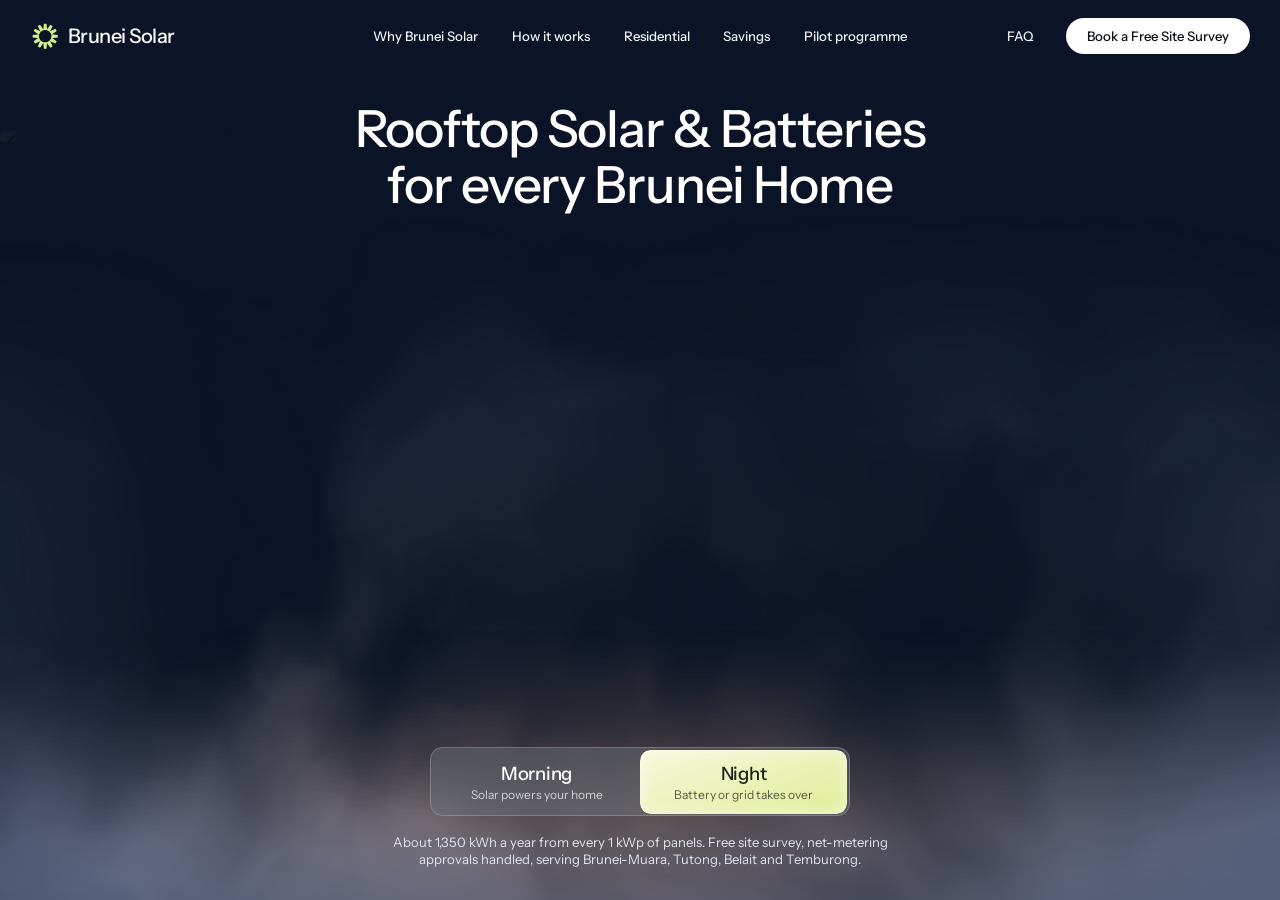
==== commit 2f9cd407: "Home: remove photo credit" ====
--- a/index.html
+++ b/index.html
@@ -63,9 +63,7 @@
 .toggle button:focus-visible{outline:2px solid #fff;outline-offset:-4px}
 #bm{--on:calc(1 - var(--k))}#bn{--on:var(--k)}
 .cap{margin-top:calc(22*var(--u));text-align:center;font-size:calc(16.4*var(--u));line-height:1.3;color:var(--soft)}
-.credit{position:absolute;right:calc(14*var(--u));bottom:calc(10*var(--u));z-index:3;font-size:11px;color:rgba(255,255,255,.55);text-shadow:0 1px 2px rgba(0,0,0,.4)}
 @media (max-width:820px){
-  .credit{display:none}
   :root{--u:1px}
   .bar{padding:16px 16px 0}
   .logo{font-size:21px}.logo svg{width:32px;height:32px}
@@ -116,7 +114,6 @@
       <p class="cap">About 1,350 kWh a year from every 1 kWp of panels. Free site survey, net-metering <br>approvals handled, serving Brunei-Muara, Tutong, Belait and Temburong.</p>
     </div>
   </div>
-  <p class="credit">Photos: Jimmy Whitson and Safwan Yadiy on Unsplash</p>
 </main>
 <script>
 const root=document.documentElement.style,$=id=>document.getElementById(id);
